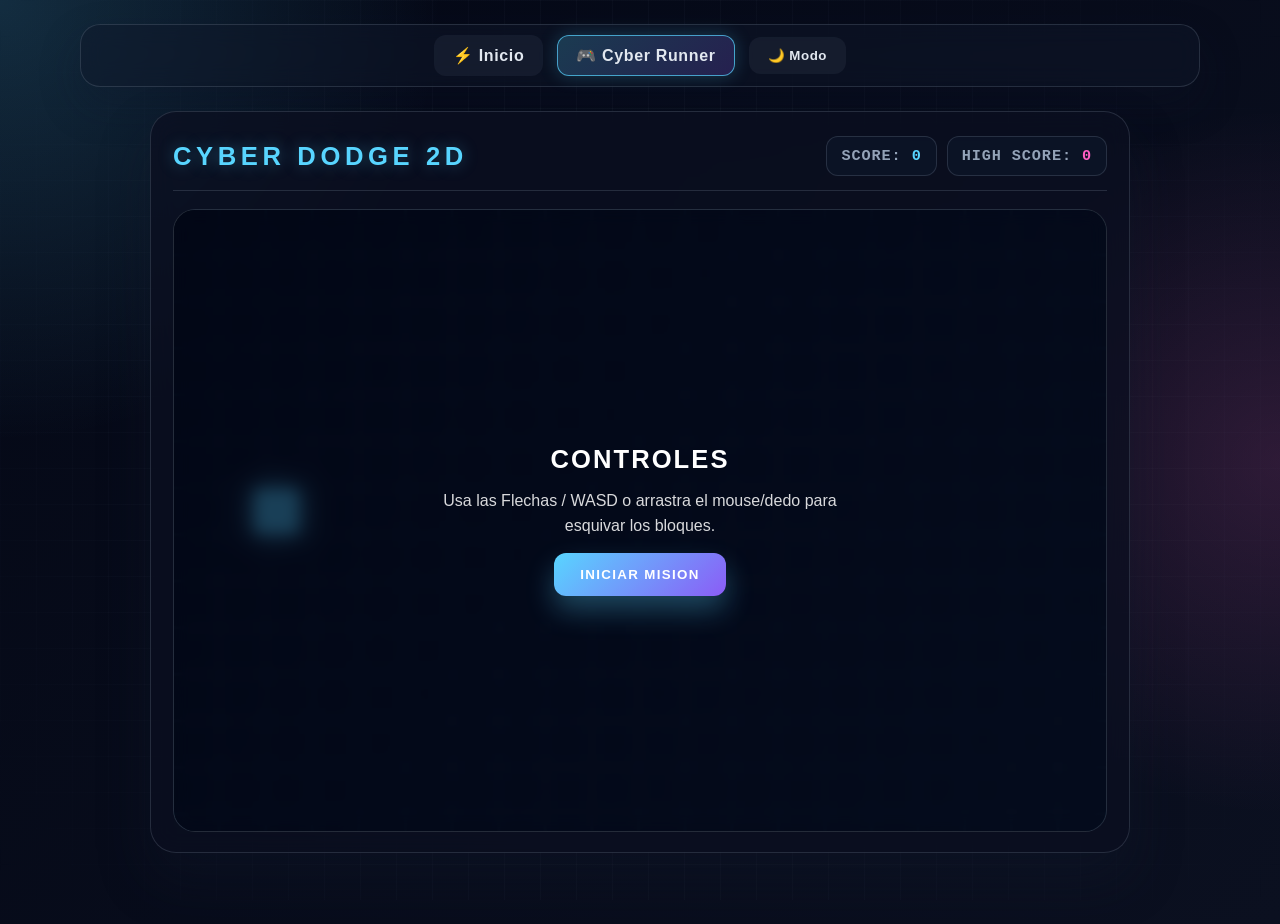
==== game.html @ 34527428 "Actualizacion portal Nelsy" ====
<!DOCTYPE html>
<html lang="es">
<head>
  <meta charset="UTF-8">
  <meta name="viewport" content="width=device-width, initial-scale=1.0">
  <title>Cyber Dodge - Arcade Pro</title>
  <link rel="stylesheet" href="./assets/css/game.css">
</head>
<body>
  <nav class="navbar">
    <a href="./index.html" class="nav-btn">⚡ Inicio</a>
    <a href="./game.html" class="nav-btn active">🎮 Cyber Runner</a>
    <button id="gameThemeBtn" class="nav-btn" onclick="toggleDarkMode()">🌙 Modo</button>
  </nav>

  <main class="game-wrapper">
    <div class="game-header">
      <h2>CYBER DODGE 2D</h2>
      <div class="scoreboard">
        <div>SCORE: <span id="current-score">0</span></div>
        <div>HIGH SCORE: <span id="high-score">0</span></div>
      </div>
    </div>

    <div class="canvas-container">
      <canvas id="gameCanvas" width="600" height="400"></canvas>

      <div id="game-over-screen" class="overlay hidden">
        <h3 class="danger-text">SYSTEM COLLISION DETECTED</h3>
        <p>Puntaje Final: <span id="final-score">0</span></p>
        <button class="btn-pro" onclick="iniciarJuego()">REINTENTAR</button>
      </div>

      <div id="start-screen" class="overlay">
        <h3>CONTROLES</h3>
        <p>Usa las Flechas / WASD o arrastra el mouse/dedo para esquivar los bloques.</p>
        <button class="btn-pro" onclick="iniciarJuego()">INICIAR MISION</button>
      </div>
    </div>
  </main>

  <script src="./assets/js/game.js"></script>
</body>
</html>
---- assets/css/game.css ----
:root {
  --bg-1: #040816;
  --bg-2: #0b1020;
  --panel: rgba(11, 15, 32, 0.75);
  --panel-strong: rgba(15, 23, 42, 0.92);
  --line: rgba(148, 163, 184, 0.2);
  --text: #e2e8f0;
  --muted: #94a3b8;
  --cyan: #58d5ff;
  --blue: #38bdf8;
  --pink: #ff5ec4;
  --purple: #8b5cf6;
  --lime: #7ef9c6;
  --danger: #f43f5e;
}

body.light-mode {
  --bg-1: #eaf3ff;
  --bg-2: #dfe9ff;
  --panel: rgba(255, 255, 255, 0.72);
  --panel-strong: rgba(255, 255, 255, 0.92);
  --line: rgba(37, 99, 235, 0.12);
  --text: #0f172a;
  --muted: #475569;
  --cyan: #0ea5e9;
  --blue: #2563eb;
  --pink: #ec4899;
  --purple: #7c3aed;
  --lime: #10b981;
  --danger: #ef4444;
}

* {
  box-sizing: border-box;
}

body {
  margin: 0;
  min-height: 100vh;
  font-family: 'Segoe UI', Tahoma, Geneva, Verdana, sans-serif;
  color: var(--text);
  background:
    radial-gradient(circle at top left, rgba(88, 213, 255, 0.18), transparent 28%),
    radial-gradient(circle at right, rgba(255, 94, 196, 0.15), transparent 26%),
    linear-gradient(135deg, var(--bg-1), var(--bg-2));
  transition: background 0.3s ease, color 0.3s ease;
}

body::before {
  content: "";
  position: fixed;
  inset: 0;
  background-image:
    linear-gradient(rgba(148, 163, 184, 0.05) 1px, transparent 1px),
    linear-gradient(90deg, rgba(148, 163, 184, 0.05) 1px, transparent 1px);
  background-size: 36px 36px;
  mask-image: radial-gradient(circle at center, black 40%, transparent 100%);
  pointer-events: none;
}

.navbar {
  max-width: 1120px;
  width: 90%;
  margin: 24px auto 0;
  display: flex;
  align-items: center;
  justify-content: center;
  gap: 14px;
  flex-wrap: wrap;
  padding: 10px 20px;
  border: 1px solid var(--line);
  border-radius: 20px;
  background: rgba(15, 23, 42, 0.48);
  backdrop-filter: blur(12px);
  box-shadow: 0 18px 40px rgba(15, 23, 42, 0.28);
}

.nav-btn {
  appearance: none;
  border: 1px solid transparent;
  background: rgba(148, 163, 184, 0.08);
  color: var(--text);
  padding: 10px 18px;
  border-radius: 12px;
  text-decoration: none;
  cursor: pointer;
  font-weight: 700;
  letter-spacing: 0.04em;
  transition: 0.2s ease;
}

.nav-btn:hover {
  transform: translateY(-1px);
  border-color: rgba(88, 213, 255, 0.5);
  box-shadow: 0 0 15px rgba(88, 213, 255, 0.18);
}

.nav-btn.active {
  background: linear-gradient(135deg, rgba(88, 213, 255, 0.22), rgba(139, 92, 246, 0.22));
  border-color: rgba(88, 213, 255, 0.7);
  box-shadow: 0 0 18px rgba(88, 213, 255, 0.22);
}

.game-wrapper {
  max-width: 980px;
  width: 90%;
  margin: 24px auto 40px;
  padding: 24px 22px 20px;
  border: 1px solid var(--line);
  border-radius: 26px;
  background: var(--panel);
  box-shadow: 0 26px 50px rgba(15, 23, 42, 0.38);
  backdrop-filter: blur(12px);
}

.game-header {
  display: flex;
  align-items: center;
  justify-content: space-between;
  gap: 18px;
  margin-bottom: 18px;
  padding-bottom: 14px;
  border-bottom: 1px solid var(--line);
}

.game-header h2 {
  margin: 0;
  font-size: clamp(1.5rem, 2vw, 2.2rem);
  letter-spacing: 0.18em;
  color: var(--cyan);
  text-transform: uppercase;
  text-shadow: 0 0 16px rgba(88, 213, 255, 0.35);
}

.scoreboard {
  display: flex;
  flex-wrap: wrap;
  gap: 10px;
  align-items: center;
  justify-content: flex-end;
}

.scoreboard div {
  padding: 10px 14px;
  border-radius: 12px;
  background: rgba(15, 23, 42, 0.65);
  border: 1px solid var(--line);
  font-family: 'Consolas', 'Courier New', monospace;
  font-size: 0.95rem;
  font-weight: 700;
  letter-spacing: 0.06em;
  color: var(--muted);
}

#current-score { color: var(--cyan); }
#high-score { color: var(--pink); }

.canvas-container {
  position: relative;
  width: 100%;
  aspect-ratio: 6 / 4;
  overflow: hidden;
  border-radius: 22px;
  border: 1px solid rgba(148, 163, 184, 0.22);
  background:
    linear-gradient(180deg, rgba(6, 10, 22, 0.92), rgba(7, 14, 30, 0.96)),
    radial-gradient(circle at center, rgba(88, 213, 255, 0.12), transparent 60%);
  box-shadow: inset 0 0 25px rgba(88, 213, 255, 0.08);
}

.canvas-container::before {
  content: "";
  position: absolute;
  inset: 0;
  background-image:
    linear-gradient(rgba(88, 213, 255, 0.06) 1px, transparent 1px),
    linear-gradient(90deg, rgba(88, 213, 255, 0.06) 1px, transparent 1px);
  background-size: 32px 32px;
  pointer-events: none;
}

#gameCanvas {
  position: relative;
  z-index: 1;
  display: block;
  width: 100%;
  height: 100%;
  background: transparent;
}

.overlay {
  position: absolute;
  inset: 0;
  z-index: 2;
  display: flex;
  flex-direction: column;
  justify-content: center;
  align-items: center;
  gap: 14px;
  padding: 24px;
  text-align: center;
  background: rgba(2, 6, 23, 0.72);
  backdrop-filter: blur(8px);
  color: white;
}

.overlay.hidden {
  display: none;
}

.overlay h3 {
  margin: 0;
  font-size: clamp(1.5rem, 2vw, 2.2rem);
  letter-spacing: 0.08em;
  text-transform: uppercase;
}

.overlay p {
  margin: 0;
  max-width: 420px;
  line-height: 1.6;
  color: rgba(255, 255, 255, 0.85);
}

.danger-text {
  color: var(--danger);
  text-shadow: 0 0 22px rgba(244, 63, 94, 0.35);
}

.btn-pro {
  border: none;
  border-radius: 12px;
  padding: 14px 26px;
  background: linear-gradient(135deg, var(--cyan), var(--purple));
  color: white;
  font-weight: 800;
  letter-spacing: 0.1em;
  text-transform: uppercase;
  cursor: pointer;
  box-shadow: 0 14px 28px rgba(88, 213, 255, 0.3);
  transition: transform 0.2s ease, box-shadow 0.2s ease;
}

.btn-pro:hover {
  transform: translateY(-2px) scale(1.02);
  box-shadow: 0 18px 30px rgba(139, 92, 246, 0.35);
}

@media (max-width: 720px) {
  .navbar {
    width: 94%;
    gap: 8px;
    padding: 12px 14px;
  }

  .nav-btn {
    padding: 8px 12px;
    font-size: 0.88rem;
  }

  .game-wrapper {
    width: 94%;
    padding: 18px 14px 16px;
  }

  .game-header {
    flex-direction: column;
    align-items: flex-start;
  }

  .scoreboard {
    justify-content: flex-start;
  }
}
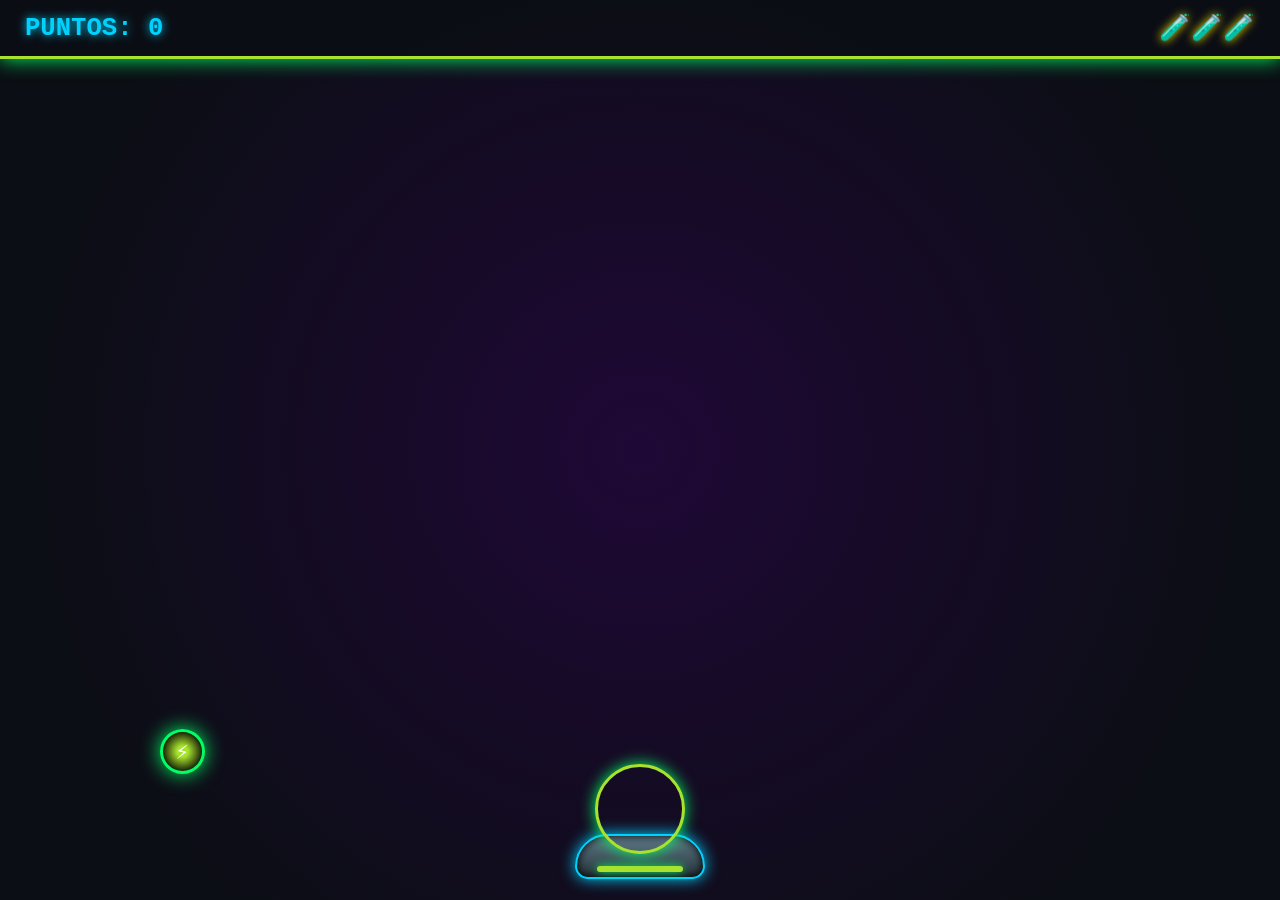
==== commit f3f9a637: "juego probando" ====
--- a/game.html
+++ b/game.html
@@ -1,44 +1,365 @@
 <!DOCTYPE html>
 <html lang="es">
 <head>
-  <meta charset="UTF-8">
-  <meta name="viewport" content="width=device-width, initial-scale=1.0">
-  <title>Cyber Dodge - Arcade Pro</title>
-  <link rel="stylesheet" href="./assets/css/game.css">
+    <meta charset="UTF-8">
+    <meta name="viewport" content="width=device-width, initial-scale=1.0">
+    <title>Multiverso Interdimensional - Game</title>
+    <style>
+        :root {
+            /* Paleta de Colores de Rick y Morty */
+            --rick-bg: #0b0e14;          /* Espacio profundo */
+            --portal-green: #a6e22e;     /* Verde verde portal radioactivo */
+            --portal-glow: #00ff66;      /* Brillo portal */
+            --rick-blue: #00d2ff;        /* Azul camisa Rick / tecnología */
+            --morty-yellow: #ffe600;     /* Amarillo camisa Morty */
+            --space-purple: #1f0836;     /* Nebulosa morada */
+            --hazard-red: #ff0055;       /* Rojo peligro */
+        }
+
+        * {
+            box-sizing: border-box;
+            margin: 0;
+            padding: 0;
+        }
+
+        body {
+            background-color: var(--rick-bg);
+            background-image: radial-gradient(circle at 50% 50%, var(--space-purple) 0%, var(--rick-bg) 80%);
+            color: #ffffff;
+            font-family: 'Courier New', Courier, monospace;
+            overflow: hidden;
+            height: 100vh;
+            user-select: none;
+        }
+
+        /* Encabezado Estilo Rick & Morty */
+        #game-header {
+            width: 100%;
+            padding: 12px 25px;
+            background: rgba(11, 14, 20, 0.85);
+            display: flex;
+            justify-content: space-between;
+            align-items: center;
+            border-bottom: 3px solid var(--portal-green);
+            box-shadow: 0 0 20px var(--portal-glow);
+            z-index: 10;
+            position: relative;
+        }
+
+        #scoreboard {
+            font-size: 1.6rem;
+            color: var(--rick-blue);
+            text-shadow: 0 0 10px var(--rick-blue);
+            font-weight: bold;
+        }
+
+        #lives-container {
+            font-size: 1.6rem;
+            display: flex;
+            gap: 10px;
+            color: var(--morty-yellow);
+            text-shadow: 0 0 10px var(--morty-yellow);
+        }
+
+        #game-area {
+            position: relative;
+            width: 100vw;
+            height: calc(100vh - 65px);
+            cursor: crosshair;
+        }
+
+        /* Nave Espacial con Avatar de la Pareja */
+        #couple-ship {
+            position: absolute;
+            bottom: 15px;
+            left: 50%;
+            transform: translateX(-50%);
+            width: 140px;
+            height: 140px;
+            z-index: 5;
+            display: flex;
+            flex-direction: column;
+            align-items: center;
+            justify-content: center;
+            transition: transform 0.1s ease;
+        }
+
+        /* La imagen de ustedes dos dentro de la cabina */
+        #avatar-photo {
+            width: 90px;
+            height: 90px;
+            border-radius: 50%;
+            /* !!! COLOCA AQUÍ EL NOMBRE DE TU IMAGEN !!! */
+            background-image: url('./1000072370.jpg'); 
+            background-size: cover;
+            background-position: center;
+            border: 3px solid var(--portal-green);
+            box-shadow: 0 0 15px var(--portal-glow);
+            z-index: 2;
+        }
+
+        /* La Nave Espacial */
+        .spaceship-body {
+            position: absolute;
+            bottom: 0;
+            width: 130px;
+            height: 45px;
+            background: linear-gradient(180deg, #607d8b, #263238);
+            border-radius: 50px 50px 20px 20px;
+            border: 2px solid var(--rick-blue);
+            box-shadow: 0 0 15px var(--rick-blue), inset 0 0 10px #000;
+            z-index: 1;
+        }
+
+        /* Luces Neón de la Nave */
+        .spaceship-body::after {
+            content: '';
+            position: absolute;
+            bottom: 5px;
+            left: 20px;
+            right: 20px;
+            height: 6px;
+            background: var(--portal-green);
+            border-radius: 10px;
+            box-shadow: 0 0 10px var(--portal-glow);
+        }
+
+        /* Nodos/Portales que salen */
+        .portal-node {
+            position: absolute;
+            width: 45px;
+            height: 45px;
+            border-radius: 50%;
+            background: radial-gradient(circle, var(--portal-green) 20%, #000 80%);
+            border: 3px solid var(--portal-glow);
+            box-shadow: 0 0 20px var(--portal-glow);
+            cursor: pointer;
+            display: flex;
+            justify-content: center;
+            align-items: center;
+            font-size: 1.4rem;
+            animation: portalSpin 0.4s ease-out;
+        }
+
+        /* Trampas / Parásitos / Virus */
+        .portal-node.hazard {
+            background: radial-gradient(circle, var(--hazard-red) 20%, #000 80%);
+            border: 3px solid var(--hazard-red);
+            box-shadow: 0 0 20px var(--hazard-red);
+        }
+
+        @keyframes portalSpin {
+            0% { transform: scale(0) rotate(180deg); opacity: 0; }
+            100% { transform: scale(1) rotate(0deg); opacity: 1; }
+        }
+
+        /* Pantalla de Game Over Interdimensional */
+        #game-over-screen {
+            position: absolute;
+            top: 0;
+            left: 0;
+            width: 100%;
+            height: 100%;
+            background: rgba(11, 14, 20, 0.95);
+            display: none;
+            flex-direction: column;
+            justify-content: center;
+            align-items: center;
+            z-index: 20;
+            text-align: center;
+        }
+
+        #game-over-screen h2 {
+            font-size: 2.8rem;
+            color: var(--portal-green);
+            text-shadow: 0 0 25px var(--portal-glow);
+            margin-bottom: 15px;
+        }
+
+        #final-score {
+            font-size: 1.5rem;
+            color: var(--rick-blue);
+            margin-bottom: 30px;
+        }
+
+        .rick-btn {
+            padding: 15px 35px;
+            font-size: 1.2rem;
+            font-family: inherit;
+            font-weight: bold;
+            background: transparent;
+            color: var(--portal-green);
+            border: 3px solid var(--portal-green);
+            border-radius: 8px;
+            cursor: pointer;
+            text-transform: uppercase;
+            letter-spacing: 2px;
+            transition: all 0.3s ease;
+            box-shadow: 0 0 15px rgba(166, 226, 46, 0.4);
+        }
+
+        .rick-btn:hover {
+            background: var(--portal-green);
+            color: var(--rick-bg);
+            box-shadow: 0 0 35px var(--portal-glow);
+        }
+    </style>
 </head>
 <body>
-  <nav class="navbar">
-    <a href="./index.html" class="nav-btn">⚡ Inicio</a>
-    <a href="./game.html" class="nav-btn active">🎮 Cyber Runner</a>
-    <button id="gameThemeBtn" class="nav-btn" onclick="toggleDarkMode()">🌙 Modo</button>
-  </nav>
-
-  <main class="game-wrapper">
-    <div class="game-header">
-      <h2>CYBER DODGE 2D</h2>
-      <div class="scoreboard">
-        <div>SCORE: <span id="current-score">0</span></div>
-        <div>HIGH SCORE: <span id="high-score">0</span></div>
-      </div>
+
+    <header id="game-header">
+        <div id="scoreboard">PUNTOS: <span id="points">0</span></div>
+        <div id="lives-container">🧪🧪🧪</div>
+    </header>
+
+    <div id="game-area">
+        <!-- Nave con Foto de la Pareja -->
+        <div id="couple-ship">
+            <div id="avatar-photo"></div>
+            <div class="spaceship-body"></div>
+        </div>
+
+        <!-- Pantalla de Game Over -->
+        <div id="game-over-screen">
+            <h2>🌀 VIAJE DIMENSIONAL FALLIDO 🌀</h2>
+            <p id="final-score">Puntaje: 0</p>
+            <button class="rick-btn" onclick="reiniciarJuego()">ABRIR OTRO PORTAL</button>
+        </div>
     </div>
 
-    <div class="canvas-container">
-      <canvas id="gameCanvas" width="600" height="400"></canvas>
-
-      <div id="game-over-screen" class="overlay hidden">
-        <h3 class="danger-text">SYSTEM COLLISION DETECTED</h3>
-        <p>Puntaje Final: <span id="final-score">0</span></p>
-        <button class="btn-pro" onclick="iniciarJuego()">REINTENTAR</button>
-      </div>
-
-      <div id="start-screen" class="overlay">
-        <h3>CONTROLES</h3>
-        <p>Usa las Flechas / WASD o arrastra el mouse/dedo para esquivar los bloques.</p>
-        <button class="btn-pro" onclick="iniciarJuego()">INICIAR MISION</button>
-      </div>
-    </div>
-  </main>
-
-  <script src="./assets/js/game.js"></script>
+    <script>
+        let puntos = 0;
+        let vidas = 3;
+        let nivel = 1;
+        let spawnRate = 1400;
+        let disappearTime = 2200;
+        let gameActive = false;
+
+        const gameArea = document.getElementById('game-area');
+        const pointsSpan = document.getElementById('points');
+        const livesContainer = document.getElementById('lives-container');
+        const gameOverScreen = document.getElementById('game-over-screen');
+        const finalScoreText = document.getElementById('final-score');
+        const ship = document.getElementById('couple-ship');
+
+        function iniciarJuego() {
+            puntos = 0;
+            vidas = 3;
+            nivel = 1;
+            spawnRate = 1400;
+            disappearTime = 2200;
+            gameActive = true;
+            actualizarUI();
+            gameOverScreen.style.display = 'none';
+            document.querySelectorAll('.portal-node').forEach(n => n.remove());
+            gameLoop();
+        }
+
+        function gameLoop() {
+            if (!gameActive) return;
+            crearNodo();
+            setTimeout(() => {
+                if (gameActive) {
+                    if (puntos > 40 * nivel) subirDificultad();
+                    gameLoop();
+                }
+            }, spawnRate);
+        }
+
+        function crearNodo() {
+            const nodo = document.createElement('div');
+            nodo.classList.add('portal-node');
+            
+            const esPeligro = Math.random() < 0.2 + (nivel * 0.02);
+            if (esPeligro) {
+                nodo.classList.add('hazard');
+                nodo.textContent = '👾';
+            } else {
+                nodo.textContent = '⚡';
+            }
+
+            const randomX = Math.random() * (gameArea.clientWidth - 60);
+            const randomY = Math.random() * (gameArea.clientHeight - 180) + 20;
+
+            nodo.style.left = `${randomX}px`;
+            nodo.style.top = `${randomY}px`;
+
+            nodo.addEventListener('mousedown', (e) => {
+                e.stopPropagation();
+                alTocarNodo(nodo, esPeligro);
+            });
+
+            gameArea.appendChild(nodo);
+
+            setTimeout(() => {
+                if (gameActive && nodo.parentNode) {
+                    if (!esPeligro) {
+                        sacudirNave();
+                        restarVida();
+                    }
+                    nodo.style.opacity = '0';
+                    setTimeout(() => { if (nodo.parentNode) nodo.remove(); }, 200);
+                }
+            }, disappearTime);
+        }
+
+        function alTocarNodo(nodo, esPeligro) {
+            if (!gameActive) return;
+
+            if (esPeligro) {
+                puntos = Math.max(0, puntos - 10);
+                sacudirNave();
+                restarVida();
+            } else {
+                puntos += 10;
+                actualizarUI();
+            }
+
+            nodo.style.transform = 'scale(1.3)';
+            setTimeout(() => nodo.remove(), 100);
+        }
+
+        gameArea.addEventListener('mousedown', () => {
+            if (!gameActive) return;
+            puntos = Math.max(0, puntos - 2);
+            actualizarUI();
+        });
+
+        function subirDificultad() {
+            nivel++;
+            spawnRate = Math.max(350, spawnRate - 120);
+            disappearTime = Math.max(500, disappearTime - 180);
+        }
+
+        function restarVida() {
+            vidas--;
+            actualizarUI();
+            if (vidas <= 0) gameOver();
+        }
+
+        function actualizarUI() {
+            pointsSpan.textContent = puntos;
+            let livesStr = '';
+            for (let i = 0; i < vidas; i++) livesStr += '🧪';
+            livesContainer.textContent = livesStr;
+        }
+
+        function sacudirNave() {
+            ship.style.transform = 'translateX(-50%) translateY(-15px)';
+            setTimeout(() => ship.style.transform = 'translateX(-50%)', 120);
+        }
+
+        function gameOver() {
+            gameActive = false;
+            gameOverScreen.style.display = 'flex';
+            finalScoreText.textContent = `Puntaje Final: ${puntos} en la Dimensión C-${nivel}`;
+        }
+
+        function reiniciarJuego() {
+            iniciarJuego();
+        }
+
+        iniciarJuego();
+    </script>
 </body>
-</html>
+</html>
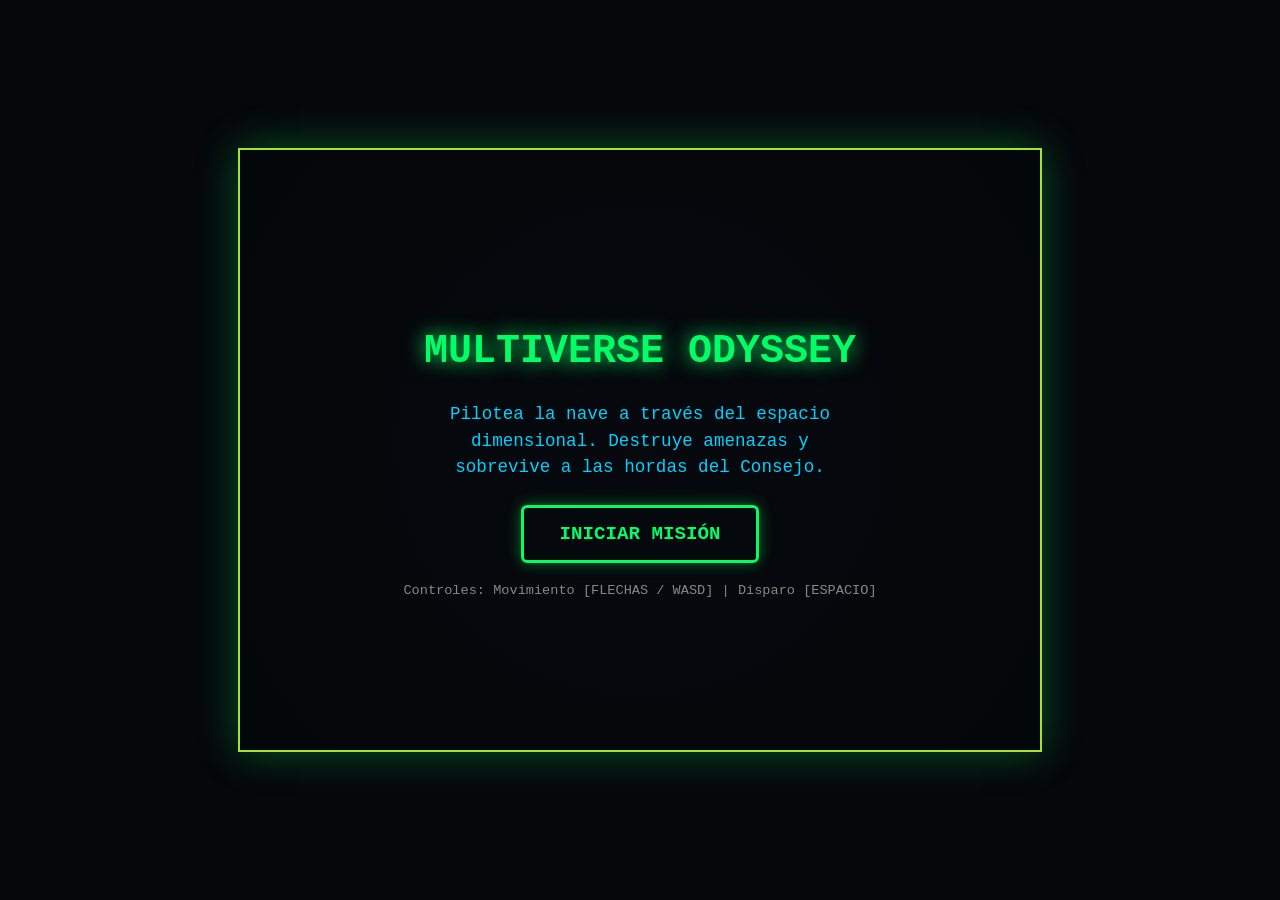
==== commit 77bd9929: "Probando juego" ====
--- a/game.html
+++ b/game.html
@@ -3,363 +3,367 @@
 <head>
     <meta charset="UTF-8">
     <meta name="viewport" content="width=device-width, initial-scale=1.0">
-    <title>Multiverso Interdimensional - Game</title>
+    <title>Multiverse Odyssey - Hardcore Game</title>
     <style>
-        :root {
-            /* Paleta de Colores de Rick y Morty */
-            --rick-bg: #0b0e14;          /* Espacio profundo */
-            --portal-green: #a6e22e;     /* Verde verde portal radioactivo */
-            --portal-glow: #00ff66;      /* Brillo portal */
-            --rick-blue: #00d2ff;        /* Azul camisa Rick / tecnología */
-            --morty-yellow: #ffe600;     /* Amarillo camisa Morty */
-            --space-purple: #1f0836;     /* Nebulosa morada */
-            --hazard-red: #ff0055;       /* Rojo peligro */
-        }
-
-        * {
-            box-sizing: border-box;
+        body {
             margin: 0;
             padding: 0;
-        }
-
-        body {
-            background-color: var(--rick-bg);
-            background-image: radial-gradient(circle at 50% 50%, var(--space-purple) 0%, var(--rick-bg) 80%);
-            color: #ffffff;
+            background-color: #05070b;
+            color: #fff;
             font-family: 'Courier New', Courier, monospace;
             overflow: hidden;
-            height: 100vh;
-            user-select: none;
-        }
-
-        /* Encabezado Estilo Rick & Morty */
-        #game-header {
-            width: 100%;
-            padding: 12px 25px;
-            background: rgba(11, 14, 20, 0.85);
-            display: flex;
-            justify-content: space-between;
-            align-items: center;
-            border-bottom: 3px solid var(--portal-green);
-            box-shadow: 0 0 20px var(--portal-glow);
-            z-index: 10;
-            position: relative;
-        }
-
-        #scoreboard {
-            font-size: 1.6rem;
-            color: var(--rick-blue);
-            text-shadow: 0 0 10px var(--rick-blue);
-            font-weight: bold;
-        }
-
-        #lives-container {
-            font-size: 1.6rem;
-            display: flex;
-            gap: 10px;
-            color: var(--morty-yellow);
-            text-shadow: 0 0 10px var(--morty-yellow);
-        }
-
-        #game-area {
-            position: relative;
-            width: 100vw;
-            height: calc(100vh - 65px);
-            cursor: crosshair;
-        }
-
-        /* Nave Espacial con Avatar de la Pareja */
-        #couple-ship {
-            position: absolute;
-            bottom: 15px;
-            left: 50%;
-            transform: translateX(-50%);
-            width: 140px;
-            height: 140px;
-            z-index: 5;
-            display: flex;
-            flex-direction: column;
-            align-items: center;
-            justify-content: center;
-            transition: transform 0.1s ease;
-        }
-
-        /* La imagen de ustedes dos dentro de la cabina */
-        #avatar-photo {
-            width: 90px;
-            height: 90px;
-            border-radius: 50%;
-            /* !!! COLOCA AQUÍ EL NOMBRE DE TU IMAGEN !!! */
-            background-image: url('./1000072370.jpg'); 
-            background-size: cover;
-            background-position: center;
-            border: 3px solid var(--portal-green);
-            box-shadow: 0 0 15px var(--portal-glow);
-            z-index: 2;
-        }
-
-        /* La Nave Espacial */
-        .spaceship-body {
-            position: absolute;
-            bottom: 0;
-            width: 130px;
-            height: 45px;
-            background: linear-gradient(180deg, #607d8b, #263238);
-            border-radius: 50px 50px 20px 20px;
-            border: 2px solid var(--rick-blue);
-            box-shadow: 0 0 15px var(--rick-blue), inset 0 0 10px #000;
-            z-index: 1;
-        }
-
-        /* Luces Neón de la Nave */
-        .spaceship-body::after {
-            content: '';
-            position: absolute;
-            bottom: 5px;
-            left: 20px;
-            right: 20px;
-            height: 6px;
-            background: var(--portal-green);
-            border-radius: 10px;
-            box-shadow: 0 0 10px var(--portal-glow);
-        }
-
-        /* Nodos/Portales que salen */
-        .portal-node {
-            position: absolute;
-            width: 45px;
-            height: 45px;
-            border-radius: 50%;
-            background: radial-gradient(circle, var(--portal-green) 20%, #000 80%);
-            border: 3px solid var(--portal-glow);
-            box-shadow: 0 0 20px var(--portal-glow);
-            cursor: pointer;
             display: flex;
             justify-content: center;
             align-items: center;
-            font-size: 1.4rem;
-            animation: portalSpin 0.4s ease-out;
-        }
-
-        /* Trampas / Parásitos / Virus */
-        .portal-node.hazard {
-            background: radial-gradient(circle, var(--hazard-red) 20%, #000 80%);
-            border: 3px solid var(--hazard-red);
-            box-shadow: 0 0 20px var(--hazard-red);
-        }
-
-        @keyframes portalSpin {
-            0% { transform: scale(0) rotate(180deg); opacity: 0; }
-            100% { transform: scale(1) rotate(0deg); opacity: 1; }
-        }
-
-        /* Pantalla de Game Over Interdimensional */
-        #game-over-screen {
+            height: 100vh;
+            user-select: none;
+        }
+
+        #game-container {
+            position: relative;
+            box-shadow: 0 0 40px rgba(0, 255, 102, 0.3);
+            border: 2px solid #a6e22e;
+        }
+
+        canvas {
+            display: block;
+            background: radial-gradient(circle at 50% 50%, #111a2e 0%, #05070b 90%);
+        }
+
+        /* Pantalla de Inicio / Game Over sobre el Canvas */
+        #ui-overlay {
             position: absolute;
             top: 0;
             left: 0;
             width: 100%;
             height: 100%;
-            background: rgba(11, 14, 20, 0.95);
-            display: none;
+            display: flex;
             flex-direction: column;
             justify-content: center;
             align-items: center;
-            z-index: 20;
+            background: rgba(5, 7, 11, 0.9);
             text-align: center;
-        }
-
-        #game-over-screen h2 {
-            font-size: 2.8rem;
-            color: var(--portal-green);
-            text-shadow: 0 0 25px var(--portal-glow);
-            margin-bottom: 15px;
-        }
-
-        #final-score {
-            font-size: 1.5rem;
-            color: var(--rick-blue);
-            margin-bottom: 30px;
-        }
-
-        .rick-btn {
+            z-index: 10;
+        }
+
+        h1 {
+            font-size: 2.5rem;
+            color: #00ff66;
+            text-shadow: 0 0 20px #00ff66;
+            margin-bottom: 10px;
+        }
+
+        p {
+            font-size: 1.1rem;
+            color: #00d2ff;
+            margin-bottom: 25px;
+            max-width: 400px;
+            line-height: 1.5;
+        }
+
+        .btn-arcade {
             padding: 15px 35px;
             font-size: 1.2rem;
             font-family: inherit;
             font-weight: bold;
             background: transparent;
-            color: var(--portal-green);
-            border: 3px solid var(--portal-green);
-            border-radius: 8px;
+            color: #00ff66;
+            border: 3px solid #00ff66;
+            border-radius: 6px;
             cursor: pointer;
             text-transform: uppercase;
-            letter-spacing: 2px;
-            transition: all 0.3s ease;
-            box-shadow: 0 0 15px rgba(166, 226, 46, 0.4);
-        }
-
-        .rick-btn:hover {
-            background: var(--portal-green);
-            color: var(--rick-bg);
-            box-shadow: 0 0 35px var(--portal-glow);
+            box-shadow: 0 0 15px rgba(0, 255, 102, 0.4);
+            transition: all 0.2s ease;
+        }
+
+        .btn-arcade:hover {
+            background: #00ff66;
+            color: #05070b;
+            box-shadow: 0 0 30px #00ff66;
+            transform: scale(1.05);
+        }
+
+        .controls-info {
+            margin-top: 20px;
+            font-size: 0.85rem;
+            color: #888;
         }
     </style>
 </head>
 <body>
 
-    <header id="game-header">
-        <div id="scoreboard">PUNTOS: <span id="points">0</span></div>
-        <div id="lives-container">🧪🧪🧪</div>
-    </header>
-
-    <div id="game-area">
-        <!-- Nave con Foto de la Pareja -->
-        <div id="couple-ship">
-            <div id="avatar-photo"></div>
-            <div class="spaceship-body"></div>
-        </div>
-
-        <!-- Pantalla de Game Over -->
-        <div id="game-over-screen">
-            <h2>🌀 VIAJE DIMENSIONAL FALLIDO 🌀</h2>
-            <p id="final-score">Puntaje: 0</p>
-            <button class="rick-btn" onclick="reiniciarJuego()">ABRIR OTRO PORTAL</button>
+    <div id="game-container">
+        <canvas id="gameCanvas" width="800" height="600"></canvas>
+        
+        <div id="ui-overlay">
+            <h1 id="ui-title">MULTIVERSE ODYSSEY</h1>
+            <p id="ui-desc">Pilotea la nave a través del espacio dimensional. Destruye amenazas y sobrevive a las hordas del Consejo.</p>
+            <button class="btn-arcade" id="start-btn" onclick="iniciarPartida()">INICIAR MISIÓN</button>
+            <div class="controls-info">Controles: Movimiento [FLECHAS / WASD] | Disparo [ESPACIO]</div>
         </div>
     </div>
 
     <script>
-        let puntos = 0;
-        let vidas = 3;
+        const canvas = document.getElementById('gameCanvas');
+        const ctx = canvas.getContext('2d');
+        const overlay = document.getElementById('ui-overlay');
+        const uiTitle = document.getElementById('ui-title');
+        const uiDesc = document.getElementById('ui-desc');
+        const startBtn = document.getElementById('start-btn');
+
+        // Cargar la imagen de ustedes dos (Avatar)
+        const parejaImg = new Image();
+        parejaImg.src = './1000072370.jpg'; // Asegúrate que sea el nombre de tu foto
+
+        // Estado del juego
+        let juegoActivo = false;
+        let puntaje = 0;
+        let vidaMax = 100;
+        let vidaActual = 100;
         let nivel = 1;
-        let spawnRate = 1400;
-        let disappearTime = 2200;
-        let gameActive = false;
-
-        const gameArea = document.getElementById('game-area');
-        const pointsSpan = document.getElementById('points');
-        const livesContainer = document.getElementById('lives-container');
-        const gameOverScreen = document.getElementById('game-over-screen');
-        const finalScoreText = document.getElementById('final-score');
-        const ship = document.getElementById('couple-ship');
-
-        function iniciarJuego() {
-            puntos = 0;
-            vidas = 3;
+
+        // Controles de teclado
+        const teclas = {};
+        window.addEventListener('keydown', e => teclas[e.code] = true);
+        window.addEventListener('keyup', e => teclas[e.code] = false);
+
+        // Objeto Nave del Jugador
+        let jugador = {
+            x: canvas.width / 2,
+            y: canvas.height - 80,
+            ancho: 60,
+            alto: 60,
+            velocidad: 5,
+            radioColision: 25
+        };
+
+        let lasers = [];
+        let enemigos = [];
+        let balasEnemigas = [];
+        let estrellasFondo = [];
+
+        // Inicializar estrellas del fondo espacial
+        for(let i=0; i<100; i++) {
+            estrellasFondo.push({
+                x: Math.random() * canvas.width,
+                y: Math.random() * canvas.height,
+                tam: Math.random() * 2,
+                vel: Math.random() * 2 + 0.5
+            });
+        }
+
+        function iniciarPartida() {
+            juegoActivo = true;
+            puntaje = 0;
+            vidaActual = 100;
             nivel = 1;
-            spawnRate = 1400;
-            disappearTime = 2200;
-            gameActive = true;
-            actualizarUI();
-            gameOverScreen.style.display = 'none';
-            document.querySelectorAll('.portal-node').forEach(n => n.remove());
-            gameLoop();
-        }
-
-        function gameLoop() {
-            if (!gameActive) return;
-            crearNodo();
-            setTimeout(() => {
-                if (gameActive) {
-                    if (puntos > 40 * nivel) subirDificultad();
-                    gameLoop();
+            lasers = [];
+            enemigos = [];
+            balasEnemigas = [];
+            overlay.style.display = 'none';
+            ultimoDisparo = 0;
+            loopJuego();
+        }
+
+        let ultimoDisparo = 0;
+        function actualizar() {
+            if (!juegoActivo) return;
+
+            // Movimiento del Jugador (WASD o Flechas)
+            if ((teclas['ArrowLeft'] || teclas['KeyA']) && jugador.x > jugador.ancho/2) jugador.x -= jugador.velocidad;
+            if ((teclas['ArrowRight'] || teclas['KeyD']) && jugador.x < canvas.width - jugador.ancho/2) jugador.x += jugador.velocidad;
+            if ((teclas['ArrowUp'] || teclas['KeyW']) && jugador.y > 60) jugador.y -= jugador.velocidad;
+            if ((teclas['ArrowDown'] || teclas['KeyS']) && jugador.y < canvas.height - jugador.alto/2) jugador.y += jugador.velocidad;
+
+            // Disparo con ESPACIO
+            let ahora = Date.now();
+            if (teclas['Space'] && ahora - ultimoDisparo > 180) {
+                lasers.push({ x: jugador.x, y: jugador.y - 30, vel: 9 });
+                ultimoDisparo = ahora;
+            }
+
+            // Mover Lasers del Jugador
+            for (let i = lasers.length - 1; i >= 0; i--) {
+                lasers[i].y -= lasers[i].vel;
+                if (lasers[i].y < 0) lasers.splice(i, 1);
+            }
+
+            // Generar Enemigos Dinámicos
+            if (Math.random() < 0.025 + (nivel * 0.005)) {
+                enemigos.push({
+                    x: Math.random() * (canvas.width - 60) + 30,
+                    y: -40,
+                    ancho: 45,
+                    alto: 45,
+                    velY: Math.random() * 1.5 + 1 + (nivel * 0.2),
+                    vida: 2 + nivel,
+                    tipo: Math.random() < 0.7 ? 'nave' : 'boss'
+                });
+            }
+
+            // Mover Enemigos y Colisiones
+            for (let i = enemigos.length - 1; i >= 0; i--) {
+                let en = enemigos[i];
+                en.y += en.velY;
+
+                // Disparo de enemigos hacia el jugador (Bullet Hell)
+                if (Math.random() < 0.015) {
+                    balasEnemigas.push({ x: en.x, y: en.y, velX: (jugador.x - en.x) / 40, velY: 3 });
                 }
-            }, spawnRate);
-        }
-
-        function crearNodo() {
-            const nodo = document.createElement('div');
-            nodo.classList.add('portal-node');
+
+                // Colisión con el Jugador
+                let distanciaJugador = Math.hypot(jugador.x - en.x, jugador.y - en.y);
+                if (distanciaJugador < jugador.radioColision + 20) {
+                    vidaActual -= 15;
+                    enemigos.splice(i, 1);
+                    if (vidaActual <= 0) terminarJuego();
+                    continue;
+                }
+
+                // Colisión con Lasers
+                for (let j = lasers.length - 1; j >= 0; j--) {
+                    let l = lasers[j];
+                    let distanciaLaser = Math.hypot(l.x - en.x, l.y - en.y);
+                    if (distanciaLaser < 30) {
+                        en.vida--;
+                        lasers.splice(j, 1);
+                        if (en.vida <= 0) {
+                            puntaje += 25 * nivel;
+                            enemigos.splice(i, 1);
+                            if (puntaje > nivel * 300) nivel++;
+                        }
+                        break;
+                    }
+                }
+
+                if (en && en.y > canvas.height + 50) enemigos.splice(i, 1);
+            }
+
+            // Mover Balas Enemigas
+            for (let i = balasEnemigas.length - 1; i >= 0; i--) {
+                let b = balasEnemigas[i];
+                b.x += b.velX;
+                b.y += b.velY;
+
+                let dist = Math.hypot(jugador.x - b.x, jugador.y - b.y);
+                if (dist < jugador.radioColision) {
+                    vidaActual -= 10;
+                    balasEnemigas.splice(i, 1);
+                    if (vidaActual <= 0) terminarJuego();
+                }
+
+                if (b.y > canvas.height || b.x < 0 || b.x > canvas.width) balasEnemigas.splice(i, 1);
+            }
+        }
+
+        function dibujar() {
+            // Limpiar Pantalla
+            ctx.clearRect(0, 0, canvas.width, canvas.height);
+
+            // Dibujar Fondo Estrellado
+            ctx.fillStyle = '#ffffff';
+            estrellasFondo.forEach(est => {
+                est.y += est.vel;
+                if (est.y > canvas.height) est.y = 0;
+                ctx.fillRect(est.x, est.y, est.tam, est.tam);
+            });
+
+            // Dibujar Lasers
+            ctx.fillStyle = '#00ff66';
+            ctx.shadowBlur = 10;
+            ctx.shadowColor = '#00ff66';
+            lasers.forEach(l => {
+                ctx.fillRect(l.x - 3, l.y, 6, 18);
+            });
+
+            // Dibujar Balas Enemigas
+            ctx.fillStyle = '#ff0055';
+            ctx.shadowColor = '#ff0055';
+            balasEnemigas.forEach(b => {
+                ctx.beginPath();
+                ctx.arc(b.x, b.y, 5, 0, Math.PI * 2);
+                ctx.fill();
+            });
+            ctx.shadowBlur = 0; // Reset sombra
+
+            // Dibujar Enemigos
+            enemigos.forEach(en => {
+                ctx.fillStyle = en.tipo === 'boss' ? '#ff0055' : '#9900ff';
+                ctx.strokeStyle = '#00d2ff';
+                ctx.lineWidth = 2;
+                ctx.beginPath();
+                ctx.arc(en.x, en.y, 22, 0, Math.PI * 2);
+                ctx.fill();
+                ctx.stroke();
+            });
+
+            // --- DIBUJAR LA NAVE CON SU AVATAR (USTEDES DOS) ---
+            ctx.save();
+            ctx.translate(jugador.x, jugador.y);
             
-            const esPeligro = Math.random() < 0.2 + (nivel * 0.02);
-            if (esPeligro) {
-                nodo.classList.add('hazard');
-                nodo.textContent = '👾';
-            } else {
-                nodo.textContent = '⚡';
-            }
-
-            const randomX = Math.random() * (gameArea.clientWidth - 60);
-            const randomY = Math.random() * (gameArea.clientHeight - 180) + 20;
-
-            nodo.style.left = `${randomX}px`;
-            nodo.style.top = `${randomY}px`;
-
-            nodo.addEventListener('mousedown', (e) => {
-                e.stopPropagation();
-                alTocarNodo(nodo, esPeligro);
-            });
-
-            gameArea.appendChild(nodo);
-
-            setTimeout(() => {
-                if (gameActive && nodo.parentNode) {
-                    if (!esPeligro) {
-                        sacudirNave();
-                        restarVida();
-                    }
-                    nodo.style.opacity = '0';
-                    setTimeout(() => { if (nodo.parentNode) nodo.remove(); }, 200);
-                }
-            }, disappearTime);
-        }
-
-        function alTocarNodo(nodo, esPeligro) {
-            if (!gameActive) return;
-
-            if (esPeligro) {
-                puntos = Math.max(0, puntos - 10);
-                sacudirNave();
-                restarVida();
-            } else {
-                puntos += 10;
-                actualizarUI();
-            }
-
-            nodo.style.transform = 'scale(1.3)';
-            setTimeout(() => nodo.remove(), 100);
-        }
-
-        gameArea.addEventListener('mousedown', () => {
-            if (!gameActive) return;
-            puntos = Math.max(0, puntos - 2);
-            actualizarUI();
-        });
-
-        function subirDificultad() {
-            nivel++;
-            spawnRate = Math.max(350, spawnRate - 120);
-            disappearTime = Math.max(500, disappearTime - 180);
-        }
-
-        function restarVida() {
-            vidas--;
-            actualizarUI();
-            if (vidas <= 0) gameOver();
-        }
-
-        function actualizarUI() {
-            pointsSpan.textContent = puntos;
-            let livesStr = '';
-            for (let i = 0; i < vidas; i++) livesStr += '🧪';
-            livesContainer.textContent = livesStr;
-        }
-
-        function sacudirNave() {
-            ship.style.transform = 'translateX(-50%) translateY(-15px)';
-            setTimeout(() => ship.style.transform = 'translateX(-50%)', 120);
-        }
-
-        function gameOver() {
-            gameActive = false;
-            gameOverScreen.style.display = 'flex';
-            finalScoreText.textContent = `Puntaje Final: ${puntos} en la Dimensión C-${nivel}`;
-        }
-
-        function reiniciarJuego() {
-            iniciarJuego();
-        }
-
-        iniciarJuego();
+            // Cuerpo exterior de la nave (Estilo Caza Espacial Rick & Morty)
+            ctx.fillStyle = '#1f2937';
+            ctx.strokeStyle = '#00d2ff';
+            ctx.lineWidth = 3;
+            ctx.beginPath();
+            ctx.moveTo(0, -35);
+            ctx.lineTo(30, 25);
+            ctx.lineTo(0, 15);
+            ctx.lineTo(-30, 25);
+            ctx.closePath();
+            ctx.fill();
+            ctx.stroke();
+
+            // Dibujar su foto en el centro de la cabina (Circular)
+            ctx.save();
+            ctx.beginPath();
+            ctx.arc(0, -2, 20, 0, Math.PI * 2);
+            ctx.clip();
+            if (parejaImg.complete) {
+                ctx.drawImage(parejaImg, -20, -22, 40, 40);
+            }
+            ctx.restore();
+
+            // Anillo de energía alrededor de la cabina
+            ctx.strokeStyle = '#00ff66';
+            ctx.lineWidth = 2;
+            ctx.beginPath();
+            ctx.arc(0, -2, 21, 0, Math.PI * 2);
+            ctx.stroke();
+
+            ctx.restore();
+
+            // HUD / Interfaz en pantalla (Vidas y Puntos)
+            ctx.fillStyle = '#ffffff';
+            ctx.font = '18px "Courier New", monospace';
+            ctx.fillText(`PUNTOS: ${puntaje}`, 20, 35);
+            ctx.fillText(`NIVEL: ${nivel}`, 20, 65);
+
+            // Barra de Escudo / Vida
+            ctx.fillStyle = 'rgba(255,255,255,0.2)';
+            ctx.fillRect(canvas.width - 220, 20, 200, 20);
+            ctx.fillStyle = vidaActual > 30 ? '#00ff66' : '#ff0055';
+            ctx.fillRect(canvas.width - 220, 20, (vidaActual / vidaMax) * 200, 20);
+            ctx.strokeStyle = '#fff';
+            ctx.strokeRect(canvas.width - 220, 20, 200, 20);
+            ctx.fillStyle = '#fff';
+            ctx.fillText(`ESCUDO`, canvas.width - 150, 35);
+        }
+
+        function loopJuego() {
+            if (!juegoActivo) return;
+            actualizar();
+            dibujar();
+            requestAnimationFrame(loopJuego);
+        }
+
+        function terminarJuego() {
+            juegoActivo = false;
+            uiTitle.textContent = "MISIÓN INTERRUMPIDA";
+            uiDesc.textContent = `Tu nave colisionó en la dimensión ${nivel}. ¡Puntaje total alcanzado: ${puntaje}!`;
+            startBtn.textContent = "REINTENTAR VIAJE";
+            overlay.style.display = 'flex';
+        }
     </script>
 </body>
 </html>
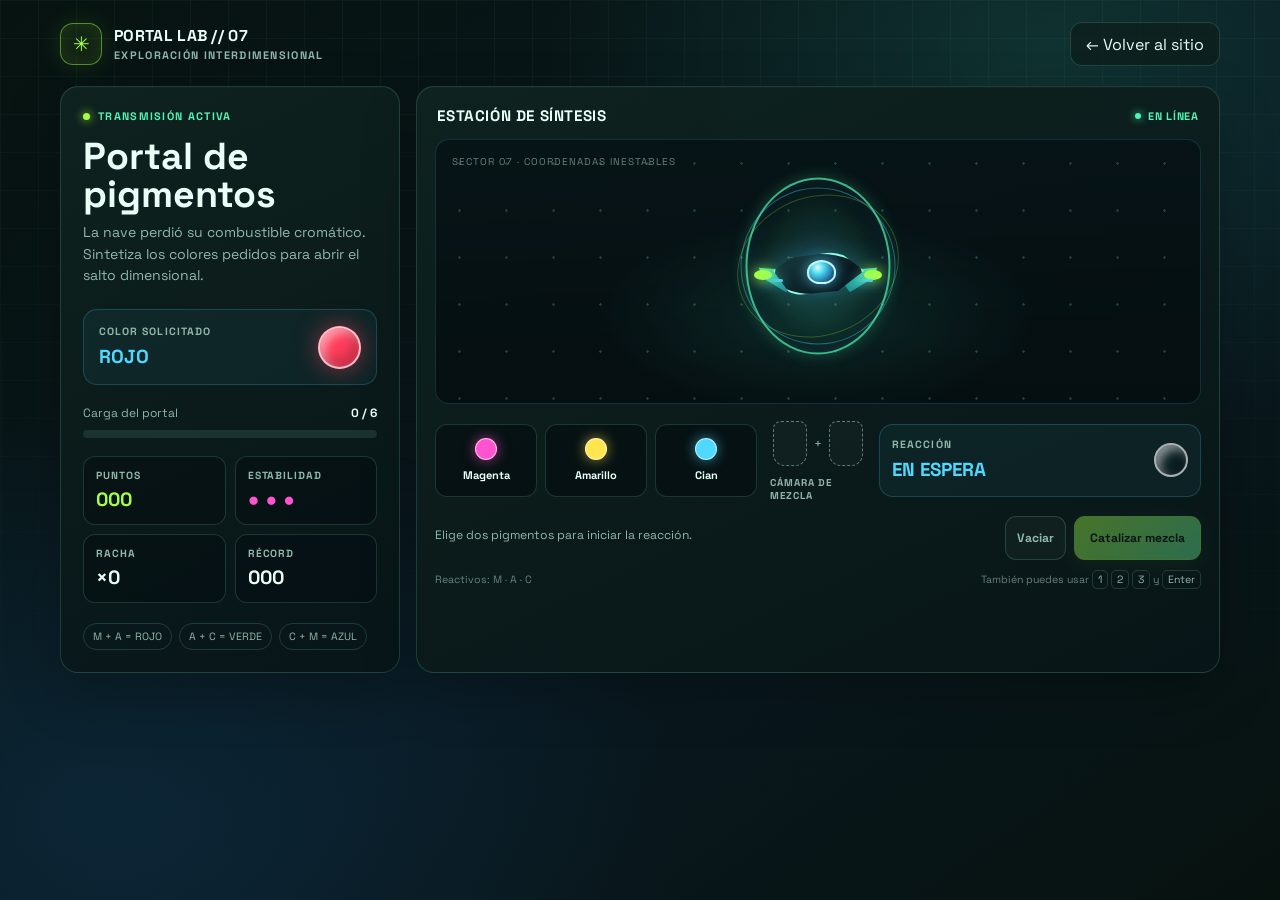
==== commit d988e615: "Juego probar" ====
--- a/game.html
+++ b/game.html
@@ -1,369 +1,613 @@
 <!DOCTYPE html>
 <html lang="es">
 <head>
-    <meta charset="UTF-8">
-    <meta name="viewport" content="width=device-width, initial-scale=1.0">
-    <title>Multiverse Odyssey - Hardcore Game</title>
-    <style>
-        body {
-            margin: 0;
-            padding: 0;
-            background-color: #05070b;
-            color: #fff;
-            font-family: 'Courier New', Courier, monospace;
-            overflow: hidden;
-            display: flex;
-            justify-content: center;
-            align-items: center;
-            height: 100vh;
-            user-select: none;
-        }
-
-        #game-container {
-            position: relative;
-            box-shadow: 0 0 40px rgba(0, 255, 102, 0.3);
-            border: 2px solid #a6e22e;
-        }
-
-        canvas {
-            display: block;
-            background: radial-gradient(circle at 50% 50%, #111a2e 0%, #05070b 90%);
-        }
-
-        /* Pantalla de Inicio / Game Over sobre el Canvas */
-        #ui-overlay {
-            position: absolute;
-            top: 0;
-            left: 0;
-            width: 100%;
-            height: 100%;
-            display: flex;
-            flex-direction: column;
-            justify-content: center;
-            align-items: center;
-            background: rgba(5, 7, 11, 0.9);
-            text-align: center;
-            z-index: 10;
-        }
-
-        h1 {
-            font-size: 2.5rem;
-            color: #00ff66;
-            text-shadow: 0 0 20px #00ff66;
-            margin-bottom: 10px;
-        }
-
-        p {
-            font-size: 1.1rem;
-            color: #00d2ff;
-            margin-bottom: 25px;
-            max-width: 400px;
-            line-height: 1.5;
-        }
-
-        .btn-arcade {
-            padding: 15px 35px;
-            font-size: 1.2rem;
-            font-family: inherit;
-            font-weight: bold;
-            background: transparent;
-            color: #00ff66;
-            border: 3px solid #00ff66;
-            border-radius: 6px;
-            cursor: pointer;
-            text-transform: uppercase;
-            box-shadow: 0 0 15px rgba(0, 255, 102, 0.4);
-            transition: all 0.2s ease;
-        }
-
-        .btn-arcade:hover {
-            background: #00ff66;
-            color: #05070b;
-            box-shadow: 0 0 30px #00ff66;
-            transform: scale(1.05);
-        }
-
-        .controls-info {
-            margin-top: 20px;
-            font-size: 0.85rem;
-            color: #888;
-        }
-    </style>
+  <meta charset="UTF-8">
+  <meta name="viewport" content="width=device-width, initial-scale=1.0">
+  <meta name="theme-color" content="#071310">
+  <title>Laboratorio de Portales</title>
+  <link rel="preconnect" href="https://fonts.googleapis.com">
+  <link rel="preconnect" href="https://fonts.gstatic.com" crossorigin>
+  <link href="https://fonts.googleapis.com/css2?family=Space+Grotesk:wght@400;500;600;700&display=swap" rel="stylesheet">
+  <style>
+    :root {
+      color-scheme: dark;
+      --ink: #071310;
+      --panel: #0d1d1b;
+      --panel-soft: #102522;
+      --line: rgba(142, 255, 209, 0.16);
+      --text: #e9fff7;
+      --muted: #91b7aa;
+      --green: #a5ff45;
+      --mint: #50f6b5;
+      --blue: #50d8ff;
+      --pink: #ff53cf;
+      --yellow: #ffe64f;
+      --danger: #ff5574;
+    }
+
+    * { box-sizing: border-box; }
+
+    body {
+      min-height: 100vh;
+      margin: 0;
+      padding: 22px;
+      overflow-x: hidden;
+      color: var(--text);
+      background:
+        radial-gradient(ellipse at 82% 6%, rgba(33, 121, 104, 0.28), transparent 34%),
+        radial-gradient(ellipse at 8% 90%, rgba(21, 83, 130, 0.24), transparent 35%),
+        linear-gradient(145deg, #071310, #091820 58%, #07120f);
+      font-family: 'Space Grotesk', 'Trebuchet MS', sans-serif;
+    }
+
+    body::before {
+      position: fixed;
+      inset: 0;
+      z-index: -1;
+      background-image: linear-gradient(rgba(103, 233, 194, 0.045) 1px, transparent 1px), linear-gradient(90deg, rgba(103, 233, 194, 0.045) 1px, transparent 1px);
+      background-size: 38px 38px;
+      content: '';
+      mask-image: linear-gradient(to bottom, black, transparent 92%);
+      pointer-events: none;
+    }
+
+    button, a { font: inherit; }
+    button { touch-action: manipulation; }
+
+    .shell { width: min(1160px, 100%); margin: 0 auto; }
+
+    .topbar {
+      display: flex;
+      align-items: center;
+      justify-content: space-between;
+      gap: 16px;
+      margin-bottom: 20px;
+    }
+
+    .brand { display: flex; align-items: center; gap: 12px; }
+    .brand-mark {
+      display: grid;
+      width: 42px;
+      aspect-ratio: 1;
+      place-items: center;
+      border: 1px solid rgba(165, 255, 69, 0.48);
+      border-radius: 13px;
+      color: var(--green);
+      background: rgba(165, 255, 69, 0.08);
+      box-shadow: 0 0 25px rgba(165, 255, 69, 0.12), inset 0 0 15px rgba(165, 255, 69, 0.06);
+      font-size: 1.25rem;
+    }
+
+    .brand-copy { display: grid; gap: 2px; }
+    .brand-copy strong { font-size: 0.98rem; letter-spacing: 0.02em; }
+    .brand-copy span, .eyebrow { color: var(--muted); font-size: 0.68rem; font-weight: 700; letter-spacing: 0.12em; text-transform: uppercase; }
+
+    .back-link {
+      display: inline-flex;
+      min-height: 44px;
+      align-items: center;
+      justify-content: center;
+      padding: 0 15px;
+      border: 1px solid var(--line);
+      border-radius: 12px;
+      color: var(--text);
+      background: rgba(13, 29, 27, 0.7);
+      text-decoration: none;
+      transition: border-color 160ms ease, background 160ms ease;
+    }
+    .back-link:hover { border-color: var(--mint); background: rgba(80, 246, 181, 0.08); }
+
+    .game-layout {
+      display: grid;
+      grid-template-columns: minmax(220px, 0.72fr) minmax(0, 1.7fr);
+      gap: 16px;
+      align-items: stretch;
+    }
+
+    .mission-panel, .lab-panel {
+      border: 1px solid var(--line);
+      border-radius: 18px;
+      background: linear-gradient(155deg, rgba(15, 35, 31, 0.94), rgba(8, 21, 24, 0.95));
+      box-shadow: 0 20px 55px rgba(0, 0, 0, 0.24), inset 0 1px rgba(255,255,255,0.025);
+    }
+
+    .mission-panel { display: flex; flex-direction: column; padding: 22px; }
+    .eyebrow { display: flex; align-items: center; gap: 8px; color: var(--mint); }
+    .signal { width: 7px; height: 7px; border-radius: 50%; background: var(--green); box-shadow: 0 0 10px var(--green); }
+    h1 { margin: 14px 0 8px; font-size: clamp(1.7rem, 3vw, 2.35rem); line-height: 1.02; }
+    .mission-copy { margin: 0 0 22px; color: var(--muted); font-size: 0.88rem; line-height: 1.55; }
+
+    .target-block {
+      display: grid;
+      grid-template-columns: 1fr auto;
+      align-items: center;
+      gap: 12px;
+      padding: 15px;
+      border: 1px solid rgba(80, 216, 255, 0.2);
+      border-radius: 14px;
+      background: rgba(80, 216, 255, 0.055);
+    }
+    .target-label { display: grid; gap: 6px; }
+    .target-label span { color: var(--muted); font-size: 0.66rem; font-weight: 700; letter-spacing: 0.1em; text-transform: uppercase; }
+    .target-label strong { color: var(--blue); font-size: 1.18rem; text-transform: uppercase; }
+    .target-orb {
+      width: 43px;
+      aspect-ratio: 1;
+      border: 2px solid rgba(255,255,255,0.65);
+      border-radius: 50%;
+      background: var(--target-color, #ff3b58);
+      box-shadow: 0 0 23px color-mix(in srgb, var(--target-color, #ff3b58) 52%, transparent), inset -6px -7px 12px rgba(0,0,0,0.22), inset 5px 5px 10px rgba(255,255,255,0.5);
+    }
+
+    .progress-area { margin: 20px 0 18px; }
+    .progress-label { display: flex; justify-content: space-between; gap: 12px; margin-bottom: 9px; color: var(--muted); font-size: 0.75rem; }
+    .progress-label strong { color: var(--text); }
+    .progress-track { height: 8px; overflow: hidden; border-radius: 20px; background: #1a3330; }
+    .progress-fill { width: 0; height: 100%; border-radius: inherit; background: linear-gradient(90deg, var(--mint), var(--green)); box-shadow: 0 0 12px rgba(165,255,69,0.5); transition: width 260ms ease; }
+
+    .stats { display: grid; grid-template-columns: 1fr 1fr; gap: 9px; }
+    .stat { padding: 12px; border: 1px solid var(--line); border-radius: 12px; background: rgba(4, 13, 15, 0.45); }
+    .stat span { display: block; margin-bottom: 5px; color: var(--muted); font-size: 0.65rem; font-weight: 700; letter-spacing: 0.09em; text-transform: uppercase; }
+    .stat strong { font-size: 1.2rem; }
+    .stat strong.score { color: var(--green); }
+    .lives { display: flex; gap: 5px; color: var(--pink); font-size: 0.9rem; letter-spacing: 0.03em; }
+
+    .mission-foot { display: flex; flex-wrap: wrap; gap: 7px; margin-top: auto; padding-top: 20px; }
+    .tag { padding: 6px 9px; border: 1px solid var(--line); border-radius: 999px; color: var(--muted); font-size: 0.66rem; }
+
+    .lab-panel { min-width: 0; padding: 18px; }
+    .lab-heading { display: flex; align-items: center; justify-content: space-between; gap: 12px; margin: 1px 2px 14px; }
+    .lab-heading h2 { margin: 0; font-size: 0.95rem; letter-spacing: 0.04em; }
+    .online { display: inline-flex; align-items: center; gap: 7px; color: var(--mint); font-size: 0.68rem; font-weight: 700; letter-spacing: 0.07em; text-transform: uppercase; }
+    .online::before { width: 6px; height: 6px; border-radius: 50%; background: var(--mint); box-shadow: 0 0 9px var(--mint); content: ''; }
+
+    .viewport {
+      position: relative;
+      display: grid;
+      min-height: 265px;
+      place-items: center;
+      overflow: hidden;
+      border: 1px solid rgba(80, 216, 255, 0.16);
+      border-radius: 14px;
+      background: radial-gradient(ellipse at 50% 67%, rgba(30, 115, 99, 0.24), transparent 40%), linear-gradient(180deg, rgba(5,16,21,0.7), rgba(5,14,17,0.92));
+    }
+    .viewport::before, .viewport::after { position: absolute; inset: 0; pointer-events: none; content: ''; }
+    .viewport::before { background: radial-gradient(circle, rgba(148,255,222,0.52) 1px, transparent 1.5px); background-size: 47px 47px; opacity: 0.36; }
+    .viewport::after { background: linear-gradient(transparent 48%, rgba(80,246,181,0.08) 50%, transparent 52%); background-size: 100% 8px; opacity: 0.45; }
+
+    .dimension-label { position: absolute; top: 15px; left: 16px; z-index: 1; color: rgba(145,183,170,0.68); font-size: 0.62rem; letter-spacing: 0.1em; text-transform: uppercase; }
+    .portal {
+      position: absolute;
+      top: 48%;
+      left: 50%;
+      width: clamp(92px, 21%, 145px);
+      aspect-ratio: 1 / 1.22;
+      border: 2px solid rgba(80,246,181,0.72);
+      border-radius: 50%;
+      background: radial-gradient(ellipse, rgba(80,216,255,0.17), rgba(80,246,181,0.08) 46%, transparent 68%);
+      box-shadow: 0 0 16px rgba(80,246,181,0.24), inset 0 0 20px rgba(80,216,255,0.12);
+      transform: translate(-50%, -50%);
+      animation: portalPulse 3.5s ease-in-out infinite;
+    }
+    .portal::before, .portal::after { position: absolute; inset: 8px -7px; border: 1px solid rgba(80,216,255,0.38); border-radius: 50%; content: ''; }
+    .portal::after { inset: 17px -12px; border-color: rgba(165,255,69,0.24); transform: rotate(-22deg); }
+    @keyframes portalPulse { 50% { box-shadow: 0 0 30px rgba(80,246,181,0.42), inset 0 0 28px rgba(80,216,255,0.2); } }
+
+    .ship {
+      position: absolute;
+      top: 50%;
+      left: 50%;
+      z-index: 2;
+      width: 128px;
+      height: 82px;
+      transform: translate(-50%, -50%);
+      filter: drop-shadow(0 0 12px rgba(80,216,255,0.26));
+      animation: shipFloat 3.6s ease-in-out infinite;
+    }
+    @keyframes shipFloat { 50% { translate: 0 -6px; } }
+    .ship-body { position: absolute; top: 21px; left: 19px; width: 91px; height: 44px; border: 2px solid #8fffe2; border-radius: 46% 48% 40% 44%; background: linear-gradient(145deg, #183e43, #0a171f 70%); clip-path: polygon(0 44%, 19% 14%, 72% 0, 100% 44%, 71% 90%, 20% 100%); }
+    .ship-wing { position: absolute; top: 33px; width: 42px; height: 25px; background: linear-gradient(135deg, #50f6b5, #177c8b); clip-path: polygon(0 40%, 100% 0, 80% 100%, 18% 75%); }
+    .ship-wing.left { left: 3px; transform: rotate(18deg); }
+    .ship-wing.right { right: 3px; transform: scaleX(-1) rotate(18deg); }
+    .cockpit { position: absolute; top: 29px; left: 53px; width: 29px; height: 24px; border: 2px solid rgba(207,255,249,0.92); border-radius: 50% 50% 44% 44%; background: radial-gradient(circle at 35% 28%, #dbfff8, #4ad5ed 31%, #16508a 80%); box-shadow: 0 0 14px rgba(80,216,255,0.75); }
+    .engine { position: absolute; top: 39px; left: 0; width: 18px; height: 10px; border-radius: 50%; background: var(--green); box-shadow: 0 0 13px var(--green); }
+    .engine.right { left: auto; right: 0; }
+    .thruster { position: absolute; top: 48px; left: 9px; width: 20px; height: 3px; border-radius: 8px; background: linear-gradient(90deg, transparent, var(--blue)); box-shadow: 0 0 12px var(--blue); }
+    .thruster.right { left: auto; right: 9px; }
+
+    .mix-station { display: grid; grid-template-columns: minmax(0, 1fr) 96px minmax(0, 1fr); gap: 13px; align-items: center; margin-top: 14px; }
+    .reagents { display: grid; grid-template-columns: repeat(3, minmax(0, 1fr)); gap: 8px; }
+    .reagent {
+      display: grid;
+      min-width: 0;
+      min-height: 73px;
+      justify-items: center;
+      align-content: center;
+      gap: 8px;
+      padding: 8px 4px;
+      border: 1px solid var(--line);
+      border-radius: 12px;
+      color: var(--text);
+      background: rgba(4, 13, 15, 0.6);
+      cursor: pointer;
+      transition: transform 140ms ease, border-color 140ms ease, background 140ms ease;
+    }
+    .reagent:hover { transform: translateY(-2px); border-color: var(--reagent); }
+    .reagent[aria-pressed="true"] { border-color: var(--reagent); background: color-mix(in srgb, var(--reagent) 12%, #0b1b1c); box-shadow: inset 0 0 14px color-mix(in srgb, var(--reagent) 11%, transparent); }
+    .reagent:disabled { opacity: 0.48; cursor: default; }
+    .reagent-dot { width: 22px; aspect-ratio: 1; border: 1px solid rgba(255,255,255,0.6); border-radius: 50%; background: var(--reagent); box-shadow: 0 0 13px color-mix(in srgb, var(--reagent) 60%, transparent); }
+    .reagent-name { font-size: 0.69rem; font-weight: 700; }
+
+    .mix-bowl { display: grid; justify-items: center; gap: 8px; }
+    .vials { display: flex; align-items: center; justify-content: center; gap: 7px; min-height: 50px; }
+    .vial { display: grid; width: 34px; height: 45px; place-items: center; border: 1px solid rgba(207,255,249,0.42); border-radius: 8px 8px 12px 12px; background: linear-gradient(to bottom, rgba(255,255,255,0.12) 0 13%, var(--vial-color) 14% 86%, rgba(255,255,255,0.18) 87%); box-shadow: inset 0 0 8px rgba(255,255,255,0.18), 0 0 10px color-mix(in srgb, var(--vial-color) 45%, transparent); }
+    .vial.empty { border-style: dashed; background: rgba(255,255,255,0.025); box-shadow: none; }
+    .plus { color: var(--muted); font-size: 0.8rem; }
+    .bowl-label { color: var(--muted); font-size: 0.62rem; font-weight: 700; letter-spacing: 0.09em; text-transform: uppercase; }
+
+    .lab-controls { display: flex; align-items: center; justify-content: space-between; gap: 12px; margin-top: 14px; }
+    .status { min-height: 22px; color: var(--muted); font-size: 0.76rem; line-height: 1.4; }
+    .status[data-state="good"] { color: var(--green); }
+    .status[data-state="bad"] { color: #ff8da1; }
+    .control-buttons { display: flex; flex: 0 0 auto; gap: 8px; }
+    .action-btn {
+      min-height: 44px;
+      padding: 0 15px;
+      border: 1px solid rgba(165,255,69,0.55);
+      border-radius: 11px;
+      color: #0a1710;
+      background: linear-gradient(135deg, var(--green), #63ed9f);
+      box-shadow: 0 5px 18px rgba(165,255,69,0.14);
+      font-size: 0.76rem;
+      font-weight: 800;
+      cursor: pointer;
+      transition: transform 150ms ease, filter 150ms ease;
+    }
+    .action-btn:hover { transform: translateY(-1px); filter: brightness(1.08); }
+    .action-btn:disabled { opacity: 0.4; cursor: default; transform: none; }
+    .clear-btn { min-width: 44px; padding: 0 11px; border-color: var(--line); color: var(--muted); background: #10201f; box-shadow: none; }
+
+    .result-flash { animation: flash 450ms ease; }
+    @keyframes flash { 50% { box-shadow: inset 0 0 45px rgba(165,255,69,0.25), 0 0 24px rgba(80,216,255,0.3); } }
+    .shake { animation: shake 300ms ease; }
+    @keyframes shake { 25% { translate: -5px 0; } 75% { translate: 5px 0; } }
+
+    .footer-line { display: flex; justify-content: space-between; gap: 12px; margin-top: 13px; color: rgba(145,183,170,0.68); font-size: 0.66rem; }
+    .footer-line kbd { padding: 2px 5px; border: 1px solid var(--line); border-radius: 5px; color: var(--muted); font: inherit; }
+
+    .end-overlay { position: fixed; inset: 0; z-index: 5; display: grid; padding: 20px; place-items: center; background: rgba(2, 8, 10, 0.76); backdrop-filter: blur(10px); }
+    .end-overlay[hidden] { display: none; }
+    .end-card { width: min(390px, 100%); padding: 26px; border: 1px solid rgba(80,246,181,0.35); border-radius: 18px; background: #0b1a19; box-shadow: 0 0 45px rgba(80,246,181,0.12); text-align: center; }
+    .end-card .eyebrow { justify-content: center; }
+    .end-card h2 { margin: 13px 0 8px; font-size: 1.7rem; }
+    .end-card p { margin: 0 0 20px; color: var(--muted); line-height: 1.5; }
+
+    @media (max-width: 760px) {
+      body { padding: 14px; }
+      .topbar { margin-bottom: 14px; }
+      .game-layout { grid-template-columns: minmax(0, 1fr); gap: 12px; }
+      .mission-panel { padding: 17px; }
+      .mission-copy { margin-bottom: 15px; }
+      .progress-area { margin: 15px 0 13px; }
+      .mission-foot { padding-top: 14px; }
+      .lab-panel { padding: 13px; }
+      .viewport { min-height: clamp(210px, 46vw, 285px); }
+    }
+
+    @media (max-width: 430px) {
+      body { padding: 10px; }
+      .brand-mark { width: 38px; border-radius: 11px; }
+      .brand-copy strong { font-size: 0.88rem; }
+      .brand-copy span { font-size: 0.58rem; }
+      .back-link { min-height: 42px; padding: 0 11px; font-size: 0.8rem; }
+      .mission-panel { padding: 14px; }
+      .target-block { padding: 12px; }
+      .lab-panel { padding: 10px; }
+      .lab-heading { margin-bottom: 10px; }
+      .viewport { min-height: 195px; }
+      .mix-station { grid-template-columns: minmax(0, 1fr); gap: 10px; margin-top: 11px; }
+      .mix-bowl { grid-row: 1; grid-template-columns: auto 1fr; justify-content: center; gap: 9px; }
+      .vials { min-height: 42px; }
+      .vial { width: 29px; height: 39px; }
+      .reagents { grid-row: 2; }
+      .reagent { min-height: 66px; }
+      .lab-controls { align-items: flex-start; flex-direction: column; gap: 9px; margin-top: 11px; }
+      .status { min-height: 20px; }
+      .control-buttons { width: 100%; }
+      .control-buttons .action-btn:first-child { flex: 1; }
+      .footer-line { font-size: 0.6rem; }
+    }
+
+    @media (prefers-reduced-motion: reduce) {
+      *, *::before, *::after { scroll-behavior: auto !important; animation-duration: 0.01ms !important; animation-iteration-count: 1 !important; transition-duration: 0.01ms !important; }
+    }
+  </style>
 </head>
 <body>
-
-    <div id="game-container">
-        <canvas id="gameCanvas" width="800" height="600"></canvas>
-        
-        <div id="ui-overlay">
-            <h1 id="ui-title">MULTIVERSE ODYSSEY</h1>
-            <p id="ui-desc">Pilotea la nave a través del espacio dimensional. Destruye amenazas y sobrevive a las hordas del Consejo.</p>
-            <button class="btn-arcade" id="start-btn" onclick="iniciarPartida()">INICIAR MISIÓN</button>
-            <div class="controls-info">Controles: Movimiento [FLECHAS / WASD] | Disparo [ESPACIO]</div>
-        </div>
-    </div>
-
-    <script>
-        const canvas = document.getElementById('gameCanvas');
-        const ctx = canvas.getContext('2d');
-        const overlay = document.getElementById('ui-overlay');
-        const uiTitle = document.getElementById('ui-title');
-        const uiDesc = document.getElementById('ui-desc');
-        const startBtn = document.getElementById('start-btn');
-
-        // Cargar la imagen de ustedes dos (Avatar)
-        const parejaImg = new Image();
-        parejaImg.src = './1000072370.jpg'; // Asegúrate que sea el nombre de tu foto
-
-        // Estado del juego
-        let juegoActivo = false;
-        let puntaje = 0;
-        let vidaMax = 100;
-        let vidaActual = 100;
-        let nivel = 1;
-
-        // Controles de teclado
-        const teclas = {};
-        window.addEventListener('keydown', e => teclas[e.code] = true);
-        window.addEventListener('keyup', e => teclas[e.code] = false);
-
-        // Objeto Nave del Jugador
-        let jugador = {
-            x: canvas.width / 2,
-            y: canvas.height - 80,
-            ancho: 60,
-            alto: 60,
-            velocidad: 5,
-            radioColision: 25
-        };
-
-        let lasers = [];
-        let enemigos = [];
-        let balasEnemigas = [];
-        let estrellasFondo = [];
-
-        // Inicializar estrellas del fondo espacial
-        for(let i=0; i<100; i++) {
-            estrellasFondo.push({
-                x: Math.random() * canvas.width,
-                y: Math.random() * canvas.height,
-                tam: Math.random() * 2,
-                vel: Math.random() * 2 + 0.5
-            });
+  <main class="shell">
+    <header class="topbar">
+      <div class="brand">
+        <div class="brand-mark" aria-hidden="true">✳</div>
+        <div class="brand-copy">
+          <strong>PORTAL LAB // 07</strong>
+          <span>Exploración interdimensional</span>
+        </div>
+      </div>
+      <a class="back-link" href="./index.html">← Volver al sitio</a>
+    </header>
+
+    <section class="game-layout" aria-label="Laboratorio de mezcla de colores">
+      <aside class="mission-panel">
+        <div class="eyebrow"><i class="signal" aria-hidden="true"></i> Transmisión activa</div>
+        <h1>Portal de<br>pigmentos</h1>
+        <p class="mission-copy">La nave perdió su combustible cromático. Sintetiza los colores pedidos para abrir el salto dimensional.</p>
+
+        <div class="target-block" aria-live="polite">
+          <div class="target-label">
+            <span>Color solicitado</span>
+            <strong id="targetName">Rojo</strong>
+          </div>
+          <div class="target-orb" id="targetOrb" aria-label="Color rojo solicitado"></div>
+        </div>
+
+        <div class="progress-area">
+          <div class="progress-label"><span>Carga del portal</span><strong id="progressText">0 / 6</strong></div>
+          <div class="progress-track" role="progressbar" aria-label="Carga del portal" aria-valuemin="0" aria-valuemax="6" aria-valuenow="0">
+            <div class="progress-fill" id="progressFill"></div>
+          </div>
+        </div>
+
+        <div class="stats">
+          <div class="stat"><span>Puntos</span><strong class="score" id="scoreText">000</strong></div>
+          <div class="stat"><span>Estabilidad</span><strong class="lives" id="livesText" aria-label="Tres intentos">● ● ●</strong></div>
+          <div class="stat"><span>Racha</span><strong id="streakText">×0</strong></div>
+          <div class="stat"><span>Récord</span><strong id="bestText">000</strong></div>
+        </div>
+
+        <div class="mission-foot" aria-label="Mezclas disponibles">
+          <span class="tag">M + A = ROJO</span>
+          <span class="tag">A + C = VERDE</span>
+          <span class="tag">C + M = AZUL</span>
+        </div>
+      </aside>
+
+      <section class="lab-panel" aria-label="Estación de síntesis">
+        <div class="lab-heading">
+          <h2>ESTACIÓN DE SÍNTESIS</h2>
+          <span class="online">En línea</span>
+        </div>
+
+        <div class="viewport" id="viewport">
+          <span class="dimension-label">Sector 07 · coordenadas inestables</span>
+          <div class="portal" aria-hidden="true"></div>
+          <div class="ship" role="img" aria-label="Navecita lista para atravesar el portal">
+            <span class="ship-wing left"></span><span class="ship-wing right"></span>
+            <span class="ship-body"></span><span class="cockpit"></span>
+            <span class="engine"></span><span class="engine right"></span>
+            <span class="thruster"></span><span class="thruster right"></span>
+          </div>
+        </div>
+
+        <div class="mix-station">
+          <div class="reagents" role="group" aria-label="Reactivos de color">
+            <button class="reagent" style="--reagent:#ff53cf" data-color="magenta" aria-pressed="false" aria-label="Añadir pigmento magenta">
+              <span class="reagent-dot" aria-hidden="true"></span><span class="reagent-name">Magenta</span>
+            </button>
+            <button class="reagent" style="--reagent:#ffe64f" data-color="amarillo" aria-pressed="false" aria-label="Añadir pigmento amarillo">
+              <span class="reagent-dot" aria-hidden="true"></span><span class="reagent-name">Amarillo</span>
+            </button>
+            <button class="reagent" style="--reagent:#50d8ff" data-color="cian" aria-pressed="false" aria-label="Añadir pigmento cian">
+              <span class="reagent-dot" aria-hidden="true"></span><span class="reagent-name">Cian</span>
+            </button>
+          </div>
+
+          <div class="mix-bowl" aria-label="Mezcla seleccionada">
+            <div class="vials" id="vials" aria-live="polite">
+              <span class="vial empty"></span><span class="plus">+</span><span class="vial empty"></span>
+            </div>
+            <span class="bowl-label">Cámara de mezcla</span>
+          </div>
+
+          <div class="target-block" style="padding:12px; min-height:73px;">
+            <div class="target-label"><span>Reacción</span><strong id="reactionName">En espera</strong></div>
+            <div class="target-orb" id="mixOrb" style="--target-color: transparent; width:34px;" aria-hidden="true"></div>
+          </div>
+        </div>
+
+        <div class="lab-controls">
+          <div class="status" id="statusText" role="status" aria-live="polite">Elige dos pigmentos para iniciar la reacción.</div>
+          <div class="control-buttons">
+            <button class="action-btn clear-btn" id="clearBtn" type="button" aria-label="Vaciar mezcla">Vaciar</button>
+            <button class="action-btn" id="mixBtn" type="button" disabled>Catalizar mezcla</button>
+          </div>
+        </div>
+        <div class="footer-line"><span>Reactivos: M · A · C</span><span>También puedes usar <kbd>1</kbd> <kbd>2</kbd> <kbd>3</kbd> y <kbd>Enter</kbd></span></div>
+      </section>
+    </section>
+  </main>
+
+  <div class="end-overlay" id="endOverlay" hidden>
+    <section class="end-card" role="dialog" aria-modal="true" aria-labelledby="endTitle">
+      <div class="eyebrow" id="endEyebrow">Salto completado</div>
+      <h2 id="endTitle">¡Dimensión abierta!</h2>
+      <p id="endCopy">La nave atravesó el portal.</p>
+      <button class="action-btn" id="restartBtn" type="button">Otra misión</button>
+    </section>
+  </div>
+
+  <script>
+    const targets = [
+      { name: 'Rojo', pair: ['magenta', 'amarillo'], hex: '#ff3d5c' },
+      { name: 'Verde', pair: ['amarillo', 'cian'], hex: '#54ee82' },
+      { name: 'Azul', pair: ['cian', 'magenta'], hex: '#4c83ff' }
+    ];
+    const pigmentHex = { magenta: '#ff53cf', amarillo: '#ffe64f', cian: '#50d8ff' };
+    const pigmentNames = { magenta: 'Magenta', amarillo: 'Amarillo', cian: 'Cian' };
+    const totalTargets = 6;
+    const maxLives = 3;
+    const selected = [];
+    let round = 0;
+    let score = 0;
+    let lives = maxLives;
+    let streak = 0;
+    let best = Number(localStorage.getItem('portal_lab_best')) || 0;
+    let currentTarget = targets[0];
+
+    const reagentButtons = [...document.querySelectorAll('.reagent')];
+    const vials = document.getElementById('vials');
+    const mixButton = document.getElementById('mixBtn');
+    const clearButton = document.getElementById('clearBtn');
+    const statusText = document.getElementById('statusText');
+    const targetOrb = document.getElementById('targetOrb');
+    const viewport = document.getElementById('viewport');
+    const endOverlay = document.getElementById('endOverlay');
+
+    function setStatus(message, state = '') {
+      statusText.textContent = message;
+      statusText.dataset.state = state;
+    }
+
+    function renderSelection() {
+      vials.replaceChildren();
+      for (let index = 0; index < 2; index += 1) {
+        const vial = document.createElement('span');
+        if (selected[index]) {
+          vial.className = 'vial';
+          vial.style.setProperty('--vial-color', pigmentHex[selected[index]]);
+          vial.setAttribute('aria-label', pigmentNames[selected[index]]);
+        } else {
+          vial.className = 'vial empty';
+          vial.setAttribute('aria-hidden', 'true');
         }
-
-        function iniciarPartida() {
-            juegoActivo = true;
-            puntaje = 0;
-            vidaActual = 100;
-            nivel = 1;
-            lasers = [];
-            enemigos = [];
-            balasEnemigas = [];
-            overlay.style.display = 'none';
-            ultimoDisparo = 0;
-            loopJuego();
+        vials.append(vial);
+        if (index === 0) {
+          const plus = document.createElement('span');
+          plus.className = 'plus';
+          plus.textContent = '+';
+          vials.append(plus);
         }
-
-        let ultimoDisparo = 0;
-        function actualizar() {
-            if (!juegoActivo) return;
-
-            // Movimiento del Jugador (WASD o Flechas)
-            if ((teclas['ArrowLeft'] || teclas['KeyA']) && jugador.x > jugador.ancho/2) jugador.x -= jugador.velocidad;
-            if ((teclas['ArrowRight'] || teclas['KeyD']) && jugador.x < canvas.width - jugador.ancho/2) jugador.x += jugador.velocidad;
-            if ((teclas['ArrowUp'] || teclas['KeyW']) && jugador.y > 60) jugador.y -= jugador.velocidad;
-            if ((teclas['ArrowDown'] || teclas['KeyS']) && jugador.y < canvas.height - jugador.alto/2) jugador.y += jugador.velocidad;
-
-            // Disparo con ESPACIO
-            let ahora = Date.now();
-            if (teclas['Space'] && ahora - ultimoDisparo > 180) {
-                lasers.push({ x: jugador.x, y: jugador.y - 30, vel: 9 });
-                ultimoDisparo = ahora;
-            }
-
-            // Mover Lasers del Jugador
-            for (let i = lasers.length - 1; i >= 0; i--) {
-                lasers[i].y -= lasers[i].vel;
-                if (lasers[i].y < 0) lasers.splice(i, 1);
-            }
-
-            // Generar Enemigos Dinámicos
-            if (Math.random() < 0.025 + (nivel * 0.005)) {
-                enemigos.push({
-                    x: Math.random() * (canvas.width - 60) + 30,
-                    y: -40,
-                    ancho: 45,
-                    alto: 45,
-                    velY: Math.random() * 1.5 + 1 + (nivel * 0.2),
-                    vida: 2 + nivel,
-                    tipo: Math.random() < 0.7 ? 'nave' : 'boss'
-                });
-            }
-
-            // Mover Enemigos y Colisiones
-            for (let i = enemigos.length - 1; i >= 0; i--) {
-                let en = enemigos[i];
-                en.y += en.velY;
-
-                // Disparo de enemigos hacia el jugador (Bullet Hell)
-                if (Math.random() < 0.015) {
-                    balasEnemigas.push({ x: en.x, y: en.y, velX: (jugador.x - en.x) / 40, velY: 3 });
-                }
-
-                // Colisión con el Jugador
-                let distanciaJugador = Math.hypot(jugador.x - en.x, jugador.y - en.y);
-                if (distanciaJugador < jugador.radioColision + 20) {
-                    vidaActual -= 15;
-                    enemigos.splice(i, 1);
-                    if (vidaActual <= 0) terminarJuego();
-                    continue;
-                }
-
-                // Colisión con Lasers
-                for (let j = lasers.length - 1; j >= 0; j--) {
-                    let l = lasers[j];
-                    let distanciaLaser = Math.hypot(l.x - en.x, l.y - en.y);
-                    if (distanciaLaser < 30) {
-                        en.vida--;
-                        lasers.splice(j, 1);
-                        if (en.vida <= 0) {
-                            puntaje += 25 * nivel;
-                            enemigos.splice(i, 1);
-                            if (puntaje > nivel * 300) nivel++;
-                        }
-                        break;
-                    }
-                }
-
-                if (en && en.y > canvas.height + 50) enemigos.splice(i, 1);
-            }
-
-            // Mover Balas Enemigas
-            for (let i = balasEnemigas.length - 1; i >= 0; i--) {
-                let b = balasEnemigas[i];
-                b.x += b.velX;
-                b.y += b.velY;
-
-                let dist = Math.hypot(jugador.x - b.x, jugador.y - b.y);
-                if (dist < jugador.radioColision) {
-                    vidaActual -= 10;
-                    balasEnemigas.splice(i, 1);
-                    if (vidaActual <= 0) terminarJuego();
-                }
-
-                if (b.y > canvas.height || b.x < 0 || b.x > canvas.width) balasEnemigas.splice(i, 1);
-            }
+      }
+      reagentButtons.forEach((button) => {
+        button.setAttribute('aria-pressed', String(selected.includes(button.dataset.color)));
+        button.disabled = selected.length === 2;
+      });
+      mixButton.disabled = selected.length !== 2;
+    }
+
+    function nextTarget() {
+      const choices = targets.filter((target) => target.name !== currentTarget.name);
+      currentTarget = choices[Math.floor(Math.random() * choices.length)];
+      document.getElementById('targetName').textContent = currentTarget.name;
+      targetOrb.style.setProperty('--target-color', currentTarget.hex);
+      targetOrb.setAttribute('aria-label', `Color ${currentTarget.name.toLowerCase()} solicitado`);
+    }
+
+    function updateHud() {
+      document.getElementById('scoreText').textContent = String(score).padStart(3, '0');
+      document.getElementById('bestText').textContent = String(best).padStart(3, '0');
+      document.getElementById('streakText').textContent = `×${streak}`;
+      document.getElementById('livesText').textContent = `${'● '.repeat(lives)}${'○ '.repeat(maxLives - lives)}`.trim();
+      document.getElementById('livesText').setAttribute('aria-label', `${lives} de ${maxLives} intentos restantes`);
+      document.getElementById('progressText').textContent = `${round} / ${totalTargets}`;
+      document.querySelector('[role="progressbar"]').setAttribute('aria-valuenow', String(round));
+      document.getElementById('progressFill').style.width = `${round / totalTargets * 100}%`;
+    }
+
+    function choosePigment(color) {
+      if (selected.length >= 2) return;
+      selected.push(color);
+      renderSelection();
+      setStatus(selected.length === 2 ? 'Mezcla lista para catalizar.' : 'Añade un segundo pigmento.');
+    }
+
+    function clearMixture() {
+      selected.length = 0;
+      renderSelection();
+      document.getElementById('reactionName').textContent = 'En espera';
+      document.getElementById('mixOrb').style.setProperty('--target-color', 'transparent');
+      setStatus('Elige dos pigmentos para iniciar la reacción.');
+    }
+
+    function finishMission(won) {
+      endOverlay.hidden = false;
+      document.getElementById('endEyebrow').textContent = won ? 'Salto completado' : 'Señal perdida';
+      document.getElementById('endTitle').textContent = won ? '¡Dimensión abierta!' : '¡La nave necesita recarga!';
+      document.getElementById('endCopy').textContent = won
+        ? `Sintetizaste los seis colores y obtuviste ${score} puntos.`
+        : `La misión terminó con ${score} puntos. Prueba otra combinación.`;
+      document.getElementById('restartBtn').focus();
+    }
+
+    function catalyze() {
+      if (selected.length !== 2) return;
+      const pair = [...selected].sort().join('+');
+      const requestedPair = [...currentTarget.pair].sort().join('+');
+      const mixedColor = targets.find((target) => [...target.pair].sort().join('+') === pair);
+      const mixOrb = document.getElementById('mixOrb');
+      document.getElementById('reactionName').textContent = mixedColor ? mixedColor.name : 'Inestable';
+      mixOrb.style.setProperty('--target-color', mixedColor ? mixedColor.hex : '#75818a');
+
+      if (pair === requestedPair) {
+        round += 1;
+        streak += 1;
+        score += 100 + Math.min(streak - 1, 5) * 25;
+        if (score > best) {
+          best = score;
+          localStorage.setItem('portal_lab_best', String(best));
         }
-
-        function dibujar() {
-            // Limpiar Pantalla
-            ctx.clearRect(0, 0, canvas.width, canvas.height);
-
-            // Dibujar Fondo Estrellado
-            ctx.fillStyle = '#ffffff';
-            estrellasFondo.forEach(est => {
-                est.y += est.vel;
-                if (est.y > canvas.height) est.y = 0;
-                ctx.fillRect(est.x, est.y, est.tam, est.tam);
-            });
-
-            // Dibujar Lasers
-            ctx.fillStyle = '#00ff66';
-            ctx.shadowBlur = 10;
-            ctx.shadowColor = '#00ff66';
-            lasers.forEach(l => {
-                ctx.fillRect(l.x - 3, l.y, 6, 18);
-            });
-
-            // Dibujar Balas Enemigas
-            ctx.fillStyle = '#ff0055';
-            ctx.shadowColor = '#ff0055';
-            balasEnemigas.forEach(b => {
-                ctx.beginPath();
-                ctx.arc(b.x, b.y, 5, 0, Math.PI * 2);
-                ctx.fill();
-            });
-            ctx.shadowBlur = 0; // Reset sombra
-
-            // Dibujar Enemigos
-            enemigos.forEach(en => {
-                ctx.fillStyle = en.tipo === 'boss' ? '#ff0055' : '#9900ff';
-                ctx.strokeStyle = '#00d2ff';
-                ctx.lineWidth = 2;
-                ctx.beginPath();
-                ctx.arc(en.x, en.y, 22, 0, Math.PI * 2);
-                ctx.fill();
-                ctx.stroke();
-            });
-
-            // --- DIBUJAR LA NAVE CON SU AVATAR (USTEDES DOS) ---
-            ctx.save();
-            ctx.translate(jugador.x, jugador.y);
-            
-            // Cuerpo exterior de la nave (Estilo Caza Espacial Rick & Morty)
-            ctx.fillStyle = '#1f2937';
-            ctx.strokeStyle = '#00d2ff';
-            ctx.lineWidth = 3;
-            ctx.beginPath();
-            ctx.moveTo(0, -35);
-            ctx.lineTo(30, 25);
-            ctx.lineTo(0, 15);
-            ctx.lineTo(-30, 25);
-            ctx.closePath();
-            ctx.fill();
-            ctx.stroke();
-
-            // Dibujar su foto en el centro de la cabina (Circular)
-            ctx.save();
-            ctx.beginPath();
-            ctx.arc(0, -2, 20, 0, Math.PI * 2);
-            ctx.clip();
-            if (parejaImg.complete) {
-                ctx.drawImage(parejaImg, -20, -22, 40, 40);
-            }
-            ctx.restore();
-
-            // Anillo de energía alrededor de la cabina
-            ctx.strokeStyle = '#00ff66';
-            ctx.lineWidth = 2;
-            ctx.beginPath();
-            ctx.arc(0, -2, 21, 0, Math.PI * 2);
-            ctx.stroke();
-
-            ctx.restore();
-
-            // HUD / Interfaz en pantalla (Vidas y Puntos)
-            ctx.fillStyle = '#ffffff';
-            ctx.font = '18px "Courier New", monospace';
-            ctx.fillText(`PUNTOS: ${puntaje}`, 20, 35);
-            ctx.fillText(`NIVEL: ${nivel}`, 20, 65);
-
-            // Barra de Escudo / Vida
-            ctx.fillStyle = 'rgba(255,255,255,0.2)';
-            ctx.fillRect(canvas.width - 220, 20, 200, 20);
-            ctx.fillStyle = vidaActual > 30 ? '#00ff66' : '#ff0055';
-            ctx.fillRect(canvas.width - 220, 20, (vidaActual / vidaMax) * 200, 20);
-            ctx.strokeStyle = '#fff';
-            ctx.strokeRect(canvas.width - 220, 20, 200, 20);
-            ctx.fillStyle = '#fff';
-            ctx.fillText(`ESCUDO`, canvas.width - 150, 35);
+        setStatus(`¡${currentTarget.name} sintetizado! La nave absorbió la muestra.`, 'good');
+        viewport.classList.remove('result-flash');
+        void viewport.offsetWidth;
+        viewport.classList.add('result-flash');
+        updateHud();
+        selected.length = 0;
+        renderSelection();
+        if (round >= totalTargets) {
+          finishMission(true);
+        } else {
+          nextTarget();
         }
-
-        function loopJuego() {
-            if (!juegoActivo) return;
-            actualizar();
-            dibujar();
-            requestAnimationFrame(loopJuego);
-        }
-
-        function terminarJuego() {
-            juegoActivo = false;
-            uiTitle.textContent = "MISIÓN INTERRUMPIDA";
-            uiDesc.textContent = `Tu nave colisionó en la dimensión ${nivel}. ¡Puntaje total alcanzado: ${puntaje}!`;
-            startBtn.textContent = "REINTENTAR VIAJE";
-            overlay.style.display = 'flex';
-        }
-    </script>
+      } else {
+        lives -= 1;
+        streak = 0;
+        setStatus(`Reacción ${mixedColor ? mixedColor.name.toLowerCase() : 'inestable'}: no coincide.`, 'bad');
+        viewport.classList.remove('shake');
+        void viewport.offsetWidth;
+        viewport.classList.add('shake');
+        updateHud();
+        selected.length = 0;
+        renderSelection();
+        if (lives <= 0) finishMission(false);
+      }
+    }
+
+    reagentButtons.forEach((button) => button.addEventListener('click', () => choosePigment(button.dataset.color)));
+    mixButton.addEventListener('click', catalyze);
+    clearButton.addEventListener('click', clearMixture);
+    document.getElementById('restartBtn').addEventListener('click', () => {
+      round = 0;
+      score = 0;
+      lives = maxLives;
+      streak = 0;
+      currentTarget = targets[0];
+      document.getElementById('targetName').textContent = currentTarget.name;
+      targetOrb.style.setProperty('--target-color', currentTarget.hex);
+      endOverlay.hidden = true;
+      clearMixture();
+      updateHud();
+    });
+
+    document.addEventListener('keydown', (event) => {
+      if (event.key === '1') choosePigment('magenta');
+      if (event.key === '2') choosePigment('amarillo');
+      if (event.key === '3') choosePigment('cian');
+      if (event.key === 'Enter' && !mixButton.disabled) catalyze();
+      if (event.key === 'Escape') clearMixture();
+    });
+
+    targetOrb.style.setProperty('--target-color', currentTarget.hex);
+    updateHud();
+    renderSelection();
+  </script>
 </body>
-</html>+</html>
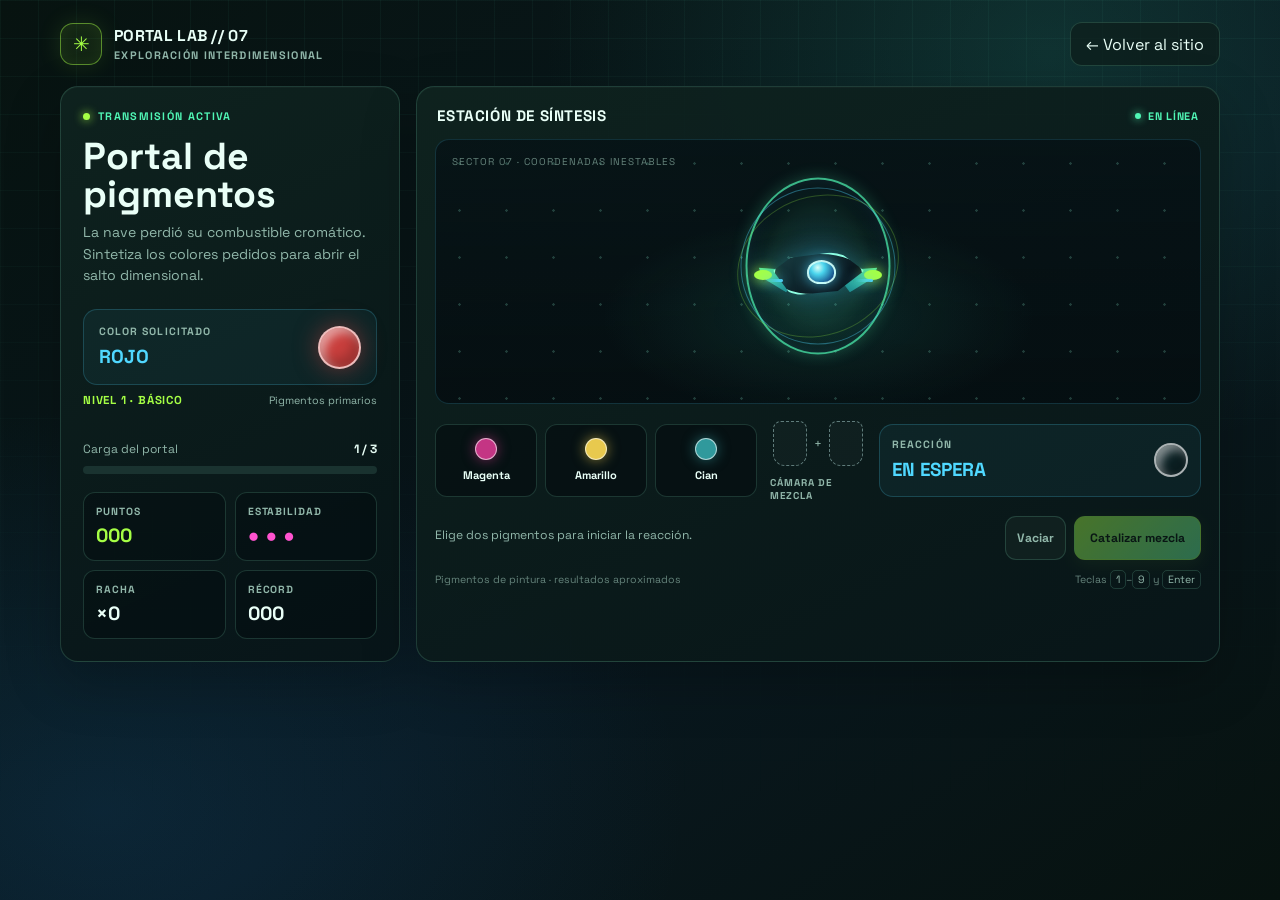
==== commit 546975aa: "juego" ====
--- a/game.html
+++ b/game.html
@@ -152,8 +152,9 @@
     .stat strong.score { color: var(--green); }
     .lives { display: flex; gap: 5px; color: var(--pink); font-size: 0.9rem; letter-spacing: 0.03em; }
 
-    .mission-foot { display: flex; flex-wrap: wrap; gap: 7px; margin-top: auto; padding-top: 20px; }
-    .tag { padding: 6px 9px; border: 1px solid var(--line); border-radius: 999px; color: var(--muted); font-size: 0.66rem; }
+    .level-row { display: flex; align-items: center; justify-content: space-between; gap: 10px; margin: 8px 0 14px; }
+    .level-name { color: var(--green); font-size: 0.72rem; font-weight: 700; letter-spacing: 0.07em; text-transform: uppercase; }
+    .level-difficulty { color: var(--muted); font-size: 0.67rem; }
 
     .lab-panel { min-width: 0; padding: 18px; }
     .lab-heading { display: flex; align-items: center; justify-content: space-between; gap: 12px; margin: 1px 2px 14px; }
@@ -271,6 +272,15 @@
     @keyframes flash { 50% { box-shadow: inset 0 0 45px rgba(165,255,69,0.25), 0 0 24px rgba(80,216,255,0.3); } }
     .shake { animation: shake 300ms ease; }
     @keyframes shake { 25% { translate: -5px 0; } 75% { translate: 5px 0; } }
+    .viewport.jumping .ship { animation: shipJump 950ms cubic-bezier(0.2, 0.7, 0.25, 1) forwards; }
+    .viewport.crashing .ship { animation: shipCrash 850ms cubic-bezier(0.45, 0, 0.8, 0.4) forwards; }
+    .crash-burst { position: absolute; top: 50%; left: 50%; z-index: 3; width: 16px; aspect-ratio: 1; border: 2px solid #fff3a8; border-radius: 50%; opacity: 0; background: radial-gradient(circle, #fff 0 8%, #ffe66b 10% 23%, #ff7b45 28% 44%, rgba(255,69,101,0.1) 68%, transparent 70%); box-shadow: 0 0 18px #ff9b46; transform: translate(-50%, -50%); pointer-events: none; }
+    .viewport.crashing .crash-burst { animation: crashBurst 850ms ease-out forwards; }
+    .viewport.jumping .portal { animation: portalJump 950ms ease-in forwards; }
+    @keyframes shipJump { 0% { transform: translate(-50%, -50%) scale(1); opacity: 1; } 58% { transform: translate(-50%, -63%) scale(0.8); opacity: 1; } 100% { transform: translate(-50%, -135%) scale(0.12); opacity: 0; } }
+    @keyframes shipCrash { 0% { transform: translate(-50%, -50%) rotate(0) scale(1); opacity: 1; } 38% { transform: translate(-46%, -42%) rotate(18deg) scale(1.05); opacity: 1; } 100% { transform: translate(10%, 35%) rotate(125deg) scale(0.25); opacity: 0; } }
+    @keyframes crashBurst { 0% { width: 12px; opacity: 0; } 24% { opacity: 1; } 100% { width: 220px; opacity: 0; } }
+    @keyframes portalJump { 0%, 35% { box-shadow: 0 0 16px rgba(80,246,181,0.24), inset 0 0 20px rgba(80,216,255,0.12); } 70%, 100% { box-shadow: 0 0 55px rgba(165,255,69,0.8), inset 0 0 55px rgba(80,216,255,0.7); transform: translate(-50%, -50%) scale(1.2); } }
 
     .footer-line { display: flex; justify-content: space-between; gap: 12px; margin-top: 13px; color: rgba(145,183,170,0.68); font-size: 0.66rem; }
     .footer-line kbd { padding: 2px 5px; border: 1px solid var(--line); border-radius: 5px; color: var(--muted); font: inherit; }
@@ -289,7 +299,6 @@
       .mission-panel { padding: 17px; }
       .mission-copy { margin-bottom: 15px; }
       .progress-area { margin: 15px 0 13px; }
-      .mission-foot { padding-top: 14px; }
       .lab-panel { padding: 13px; }
       .viewport { min-height: clamp(210px, 46vw, 285px); }
     }
@@ -350,9 +359,11 @@
           <div class="target-orb" id="targetOrb" aria-label="Color rojo solicitado"></div>
         </div>
 
+        <div class="level-row"><span class="level-name" id="levelName">Nivel 1 · Básico</span><span class="level-difficulty" id="levelDifficulty">Pigmentos primarios</span></div>
+
         <div class="progress-area">
-          <div class="progress-label"><span>Carga del portal</span><strong id="progressText">0 / 6</strong></div>
-          <div class="progress-track" role="progressbar" aria-label="Carga del portal" aria-valuemin="0" aria-valuemax="6" aria-valuenow="0">
+          <div class="progress-label"><span>Carga del portal</span><strong id="progressText">1 / 3</strong></div>
+          <div class="progress-track" role="progressbar" aria-label="Progreso del nivel" aria-valuemin="0" aria-valuemax="3" aria-valuenow="0">
             <div class="progress-fill" id="progressFill"></div>
           </div>
         </div>
@@ -364,11 +375,6 @@
           <div class="stat"><span>Récord</span><strong id="bestText">000</strong></div>
         </div>
 
-        <div class="mission-foot" aria-label="Mezclas disponibles">
-          <span class="tag">M + A = ROJO</span>
-          <span class="tag">A + C = VERDE</span>
-          <span class="tag">C + M = AZUL</span>
-        </div>
       </aside>
 
       <section class="lab-panel" aria-label="Estación de síntesis">
@@ -380,6 +386,7 @@
         <div class="viewport" id="viewport">
           <span class="dimension-label">Sector 07 · coordenadas inestables</span>
           <div class="portal" aria-hidden="true"></div>
+          <div class="crash-burst" aria-hidden="true"></div>
           <div class="ship" role="img" aria-label="Navecita lista para atravesar el portal">
             <span class="ship-wing left"></span><span class="ship-wing right"></span>
             <span class="ship-body"></span><span class="cockpit"></span>
@@ -390,15 +397,6 @@
 
         <div class="mix-station">
           <div class="reagents" role="group" aria-label="Reactivos de color">
-            <button class="reagent" style="--reagent:#ff53cf" data-color="magenta" aria-pressed="false" aria-label="Añadir pigmento magenta">
-              <span class="reagent-dot" aria-hidden="true"></span><span class="reagent-name">Magenta</span>
-            </button>
-            <button class="reagent" style="--reagent:#ffe64f" data-color="amarillo" aria-pressed="false" aria-label="Añadir pigmento amarillo">
-              <span class="reagent-dot" aria-hidden="true"></span><span class="reagent-name">Amarillo</span>
-            </button>
-            <button class="reagent" style="--reagent:#50d8ff" data-color="cian" aria-pressed="false" aria-label="Añadir pigmento cian">
-              <span class="reagent-dot" aria-hidden="true"></span><span class="reagent-name">Cian</span>
-            </button>
           </div>
 
           <div class="mix-bowl" aria-label="Mezcla seleccionada">
@@ -421,7 +419,7 @@
             <button class="action-btn" id="mixBtn" type="button" disabled>Catalizar mezcla</button>
           </div>
         </div>
-        <div class="footer-line"><span>Reactivos: M · A · C</span><span>También puedes usar <kbd>1</kbd> <kbd>2</kbd> <kbd>3</kbd> y <kbd>Enter</kbd></span></div>
+        <div class="footer-line"><span>Pigmentos de pintura · resultados aproximados</span><span>Teclas <kbd>1</kbd>–<kbd>9</kbd> y <kbd>Enter</kbd></span></div>
       </section>
     </section>
   </main>
@@ -436,24 +434,69 @@
   </div>
 
   <script>
-    const targets = [
-      { name: 'Rojo', pair: ['magenta', 'amarillo'], hex: '#ff3d5c' },
-      { name: 'Verde', pair: ['amarillo', 'cian'], hex: '#54ee82' },
-      { name: 'Azul', pair: ['cian', 'magenta'], hex: '#4c83ff' }
+    const pigments = {
+      magenta: { name: 'Magenta', hex: '#c43584' },
+      amarillo: { name: 'Amarillo', hex: '#e8c94e' },
+      cian: { name: 'Cian', hex: '#30999c' },
+      rojo: { name: 'Rojo', hex: '#c93f3d' },
+      verde: { name: 'Verde', hex: '#527a47' },
+      azul: { name: 'Azul', hex: '#3d63a0' },
+      naranja: { name: 'Naranja', hex: '#d77c36' },
+      violeta: { name: 'Violeta', hex: '#76549a' },
+      turquesa: { name: 'Turquesa', hex: '#398f88' },
+      lima: { name: 'Verde lima', hex: '#9ba83c' },
+      marron: { name: 'Marrón', hex: '#72503b' },
+      oliva: { name: 'Verde oliva', hex: '#77713c' },
+      neutro: { name: 'Neutro oscuro', hex: '#383a37' }
+    };
+    const mixtures = [
+      { name: 'Rojo', ingredients: ['magenta', 'amarillo'], hex: '#c93f3d' },
+      { name: 'Verde', ingredients: ['amarillo', 'cian'], hex: '#527a47' },
+      { name: 'Azul', ingredients: ['cian', 'magenta'], hex: '#3d63a0' },
+      { name: 'Naranja', ingredients: ['rojo', 'amarillo'], hex: '#d77c36' },
+      { name: 'Violeta', ingredients: ['rojo', 'azul'], hex: '#76549a' },
+      { name: 'Turquesa', ingredients: ['azul', 'verde'], hex: '#398f88' },
+      { name: 'Verde lima', ingredients: ['amarillo', 'verde'], hex: '#9ba83c' },
+      { name: 'Marrón', ingredients: ['naranja', 'azul'], hex: '#72503b' },
+      { name: 'Verde oliva', ingredients: ['verde', 'rojo', 'amarillo'], hex: '#77713c' },
+      { name: 'Neutro oscuro', ingredients: ['magenta', 'amarillo', 'cian'], hex: '#383a37' }
     ];
-    const pigmentHex = { magenta: '#ff53cf', amarillo: '#ffe64f', cian: '#50d8ff' };
-    const pigmentNames = { magenta: 'Magenta', amarillo: 'Amarillo', cian: 'Cian' };
-    const totalTargets = 6;
+    const mixtureByName = new Map(mixtures.map((mixture) => [mixture.name, mixture]));
+    const levels = [
+      {
+        title: 'Nivel 1 · Básico',
+        difficulty: 'Pigmentos primarios',
+        palette: ['magenta', 'amarillo', 'cian'],
+        targetNames: ['Rojo', 'Verde', 'Azul']
+      },
+      {
+        title: 'Nivel 2 · Intermedio',
+        difficulty: 'Colores secundarios',
+        palette: ['magenta', 'amarillo', 'cian', 'rojo', 'verde', 'azul'],
+        targetNames: ['Naranja', 'Violeta', 'Turquesa', 'Verde lima']
+      },
+      {
+        title: 'Nivel 3 · Avanzado',
+        difficulty: 'Mezclas complejas',
+        palette: ['magenta', 'amarillo', 'cian', 'rojo', 'verde', 'azul', 'naranja', 'violeta', 'turquesa', 'lima'],
+        targetNames: ['Marrón', 'Verde oliva', 'Neutro oscuro']
+      }
+    ];
+    levels.forEach((level) => {
+      level.targets = level.targetNames.map((name) => mixtureByName.get(name));
+    });
     const maxLives = 3;
     const selected = [];
+    let levelIndex = 0;
     let round = 0;
     let score = 0;
     let lives = maxLives;
     let streak = 0;
+    let missionLocked = false;
     let best = Number(localStorage.getItem('portal_lab_best')) || 0;
-    let currentTarget = targets[0];
-
-    const reagentButtons = [...document.querySelectorAll('.reagent')];
+    let currentTarget = levels[0].targets[0];
+
+    const reagentTray = document.querySelector('.reagents');
     const vials = document.getElementById('vials');
     const mixButton = document.getElementById('mixBtn');
     const clearButton = document.getElementById('clearBtn');
@@ -467,14 +510,41 @@
       statusText.dataset.state = state;
     }
 
+    function ingredientKey(ingredients) {
+      return [...ingredients].sort().join('+');
+    }
+
+    function currentLevel() {
+      return levels[levelIndex];
+    }
+
+    function renderReagents() {
+      reagentTray.replaceChildren();
+      currentLevel().palette.forEach((color, index) => {
+        const button = document.createElement('button');
+        button.className = 'reagent';
+        button.type = 'button';
+        button.dataset.color = color;
+        button.style.setProperty('--reagent', pigments[color].hex);
+        button.setAttribute('aria-pressed', 'false');
+        button.setAttribute('aria-label', `Añadir pigmento ${pigments[color].name.toLowerCase()}`);
+        button.innerHTML = '<span class="reagent-dot" aria-hidden="true"></span><span class="reagent-name"></span>';
+        button.querySelector('.reagent-name').textContent = pigments[color].name;
+        button.addEventListener('click', () => choosePigment(color));
+        button.dataset.shortcut = String(index + 1);
+        reagentTray.append(button);
+      });
+    }
+
     function renderSelection() {
       vials.replaceChildren();
-      for (let index = 0; index < 2; index += 1) {
+      const ingredientCount = currentTarget.ingredients.length;
+      for (let index = 0; index < ingredientCount; index += 1) {
         const vial = document.createElement('span');
         if (selected[index]) {
           vial.className = 'vial';
-          vial.style.setProperty('--vial-color', pigmentHex[selected[index]]);
-          vial.setAttribute('aria-label', pigmentNames[selected[index]]);
+          vial.style.setProperty('--vial-color', pigments[selected[index]].hex);
+          vial.setAttribute('aria-label', pigments[selected[index]].name);
         } else {
           vial.className = 'vial empty';
           vial.setAttribute('aria-hidden', 'true');
@@ -487,40 +557,46 @@
           vials.append(plus);
         }
       }
-      reagentButtons.forEach((button) => {
+      reagentTray.querySelectorAll('.reagent').forEach((button) => {
         button.setAttribute('aria-pressed', String(selected.includes(button.dataset.color)));
-        button.disabled = selected.length === 2;
+        button.disabled = selected.length >= ingredientCount;
       });
-      mixButton.disabled = selected.length !== 2;
+      mixButton.disabled = selected.length !== ingredientCount;
     }
 
     function nextTarget() {
-      const choices = targets.filter((target) => target.name !== currentTarget.name);
-      currentTarget = choices[Math.floor(Math.random() * choices.length)];
+      currentTarget = currentLevel().targets[round];
       document.getElementById('targetName').textContent = currentTarget.name;
       targetOrb.style.setProperty('--target-color', currentTarget.hex);
       targetOrb.setAttribute('aria-label', `Color ${currentTarget.name.toLowerCase()} solicitado`);
     }
 
     function updateHud() {
+      const level = currentLevel();
+      const levelTargetCount = level.targets.length;
+      document.getElementById('levelName').textContent = level.title;
+      document.getElementById('levelDifficulty').textContent = level.difficulty;
       document.getElementById('scoreText').textContent = String(score).padStart(3, '0');
       document.getElementById('bestText').textContent = String(best).padStart(3, '0');
       document.getElementById('streakText').textContent = `×${streak}`;
       document.getElementById('livesText').textContent = `${'● '.repeat(lives)}${'○ '.repeat(maxLives - lives)}`.trim();
       document.getElementById('livesText').setAttribute('aria-label', `${lives} de ${maxLives} intentos restantes`);
-      document.getElementById('progressText').textContent = `${round} / ${totalTargets}`;
-      document.querySelector('[role="progressbar"]').setAttribute('aria-valuenow', String(round));
-      document.getElementById('progressFill').style.width = `${round / totalTargets * 100}%`;
+      document.getElementById('progressText').textContent = `${Math.min(round + 1, levelTargetCount)} / ${levelTargetCount}`;
+      const progress = document.querySelector('[role="progressbar"]');
+      progress.setAttribute('aria-valuemax', String(levelTargetCount));
+      progress.setAttribute('aria-valuenow', String(round));
+      document.getElementById('progressFill').style.width = `${round / levelTargetCount * 100}%`;
     }
 
     function choosePigment(color) {
-      if (selected.length >= 2) return;
+      if (missionLocked || selected.length >= currentTarget.ingredients.length || selected.includes(color)) return;
       selected.push(color);
       renderSelection();
-      setStatus(selected.length === 2 ? 'Mezcla lista para catalizar.' : 'Añade un segundo pigmento.');
+      setStatus(selected.length === currentTarget.ingredients.length ? 'Mezcla lista para catalizar.' : 'Añade otro pigmento.');
     }
 
     function clearMixture() {
+      if (missionLocked) return;
       selected.length = 0;
       renderSelection();
       document.getElementById('reactionName').textContent = 'En espera';
@@ -533,21 +609,31 @@
       document.getElementById('endEyebrow').textContent = won ? 'Salto completado' : 'Señal perdida';
       document.getElementById('endTitle').textContent = won ? '¡Dimensión abierta!' : '¡La nave necesita recarga!';
       document.getElementById('endCopy').textContent = won
-        ? `Sintetizaste los seis colores y obtuviste ${score} puntos.`
+        ? `Completaste los tres niveles y obtuviste ${score} puntos.`
         : `La misión terminó con ${score} puntos. Prueba otra combinación.`;
       document.getElementById('restartBtn').focus();
     }
 
+    function animateFinish(won) {
+      missionLocked = true;
+      reagentTray.querySelectorAll('.reagent').forEach((button) => { button.disabled = true; });
+      mixButton.disabled = true;
+      clearButton.disabled = true;
+      viewport.classList.add(won ? 'jumping' : 'crashing');
+      setStatus(won ? '¡Impulso al portal!' : '¡Alerta! La nave perdió estabilidad.', won ? 'good' : 'bad');
+      window.setTimeout(() => finishMission(won), 950);
+    }
+
     function catalyze() {
-      if (selected.length !== 2) return;
-      const pair = [...selected].sort().join('+');
-      const requestedPair = [...currentTarget.pair].sort().join('+');
-      const mixedColor = targets.find((target) => [...target.pair].sort().join('+') === pair);
+      if (missionLocked || selected.length !== currentTarget.ingredients.length) return;
+      const mixtureKey = ingredientKey(selected);
+      const requestedKey = ingredientKey(currentTarget.ingredients);
+      const mixedColor = mixtures.find((mixture) => ingredientKey(mixture.ingredients) === mixtureKey);
       const mixOrb = document.getElementById('mixOrb');
-      document.getElementById('reactionName').textContent = mixedColor ? mixedColor.name : 'Inestable';
+      document.getElementById('reactionName').textContent = mixedColor ? mixedColor.name : 'Mezcla turbia';
       mixOrb.style.setProperty('--target-color', mixedColor ? mixedColor.hex : '#75818a');
 
-      if (pair === requestedPair) {
+      if (mixtureKey === requestedKey) {
         round += 1;
         streak += 1;
         score += 100 + Math.min(streak - 1, 5) * 25;
@@ -555,56 +641,72 @@
           best = score;
           localStorage.setItem('portal_lab_best', String(best));
         }
-        setStatus(`¡${currentTarget.name} sintetizado! La nave absorbió la muestra.`, 'good');
+        setStatus(`Resultado: ${mixedColor.name}. ¡Color sintetizado!`, 'good');
         viewport.classList.remove('result-flash');
         void viewport.offsetWidth;
         viewport.classList.add('result-flash');
-        updateHud();
         selected.length = 0;
-        renderSelection();
-        if (round >= totalTargets) {
-          finishMission(true);
+        if (round >= currentLevel().targets.length) {
+          if (levelIndex === levels.length - 1) {
+            updateHud();
+            animateFinish(true);
+            return;
+          }
+          levelIndex += 1;
+          round = 0;
+          renderReagents();
+          nextTarget();
+          setStatus(`${currentLevel().title}: nueva paleta desbloqueada.`, 'good');
         } else {
           nextTarget();
         }
+        updateHud();
+        renderSelection();
       } else {
         lives -= 1;
         streak = 0;
-        setStatus(`Reacción ${mixedColor ? mixedColor.name.toLowerCase() : 'inestable'}: no coincide.`, 'bad');
+        setStatus(`Resultado: ${mixedColor ? mixedColor.name.toLowerCase() : 'tono neutro turbio'}. No coincide con el objetivo.`, 'bad');
         viewport.classList.remove('shake');
         void viewport.offsetWidth;
         viewport.classList.add('shake');
         updateHud();
         selected.length = 0;
         renderSelection();
-        if (lives <= 0) finishMission(false);
+        if (lives <= 0) animateFinish(false);
       }
     }
 
-    reagentButtons.forEach((button) => button.addEventListener('click', () => choosePigment(button.dataset.color)));
     mixButton.addEventListener('click', catalyze);
     clearButton.addEventListener('click', clearMixture);
     document.getElementById('restartBtn').addEventListener('click', () => {
+      viewport.classList.remove('jumping', 'crashing', 'shake', 'result-flash');
+      missionLocked = false;
+      levelIndex = 0;
       round = 0;
       score = 0;
       lives = maxLives;
       streak = 0;
-      currentTarget = targets[0];
+      clearButton.disabled = false;
+      currentTarget = currentLevel().targets[0];
       document.getElementById('targetName').textContent = currentTarget.name;
       targetOrb.style.setProperty('--target-color', currentTarget.hex);
       endOverlay.hidden = true;
+      renderReagents();
       clearMixture();
       updateHud();
     });
 
     document.addEventListener('keydown', (event) => {
-      if (event.key === '1') choosePigment('magenta');
-      if (event.key === '2') choosePigment('amarillo');
-      if (event.key === '3') choosePigment('cian');
+      if (missionLocked) return;
+      const shortcutIndex = Number(event.key) - 1;
+      if (shortcutIndex >= 0 && shortcutIndex < currentLevel().palette.length) {
+        choosePigment(currentLevel().palette[shortcutIndex]);
+      }
       if (event.key === 'Enter' && !mixButton.disabled) catalyze();
       if (event.key === 'Escape') clearMixture();
     });
 
+    renderReagents();
     targetOrb.style.setProperty('--target-color', currentTarget.hex);
     updateHud();
     renderSelection();
